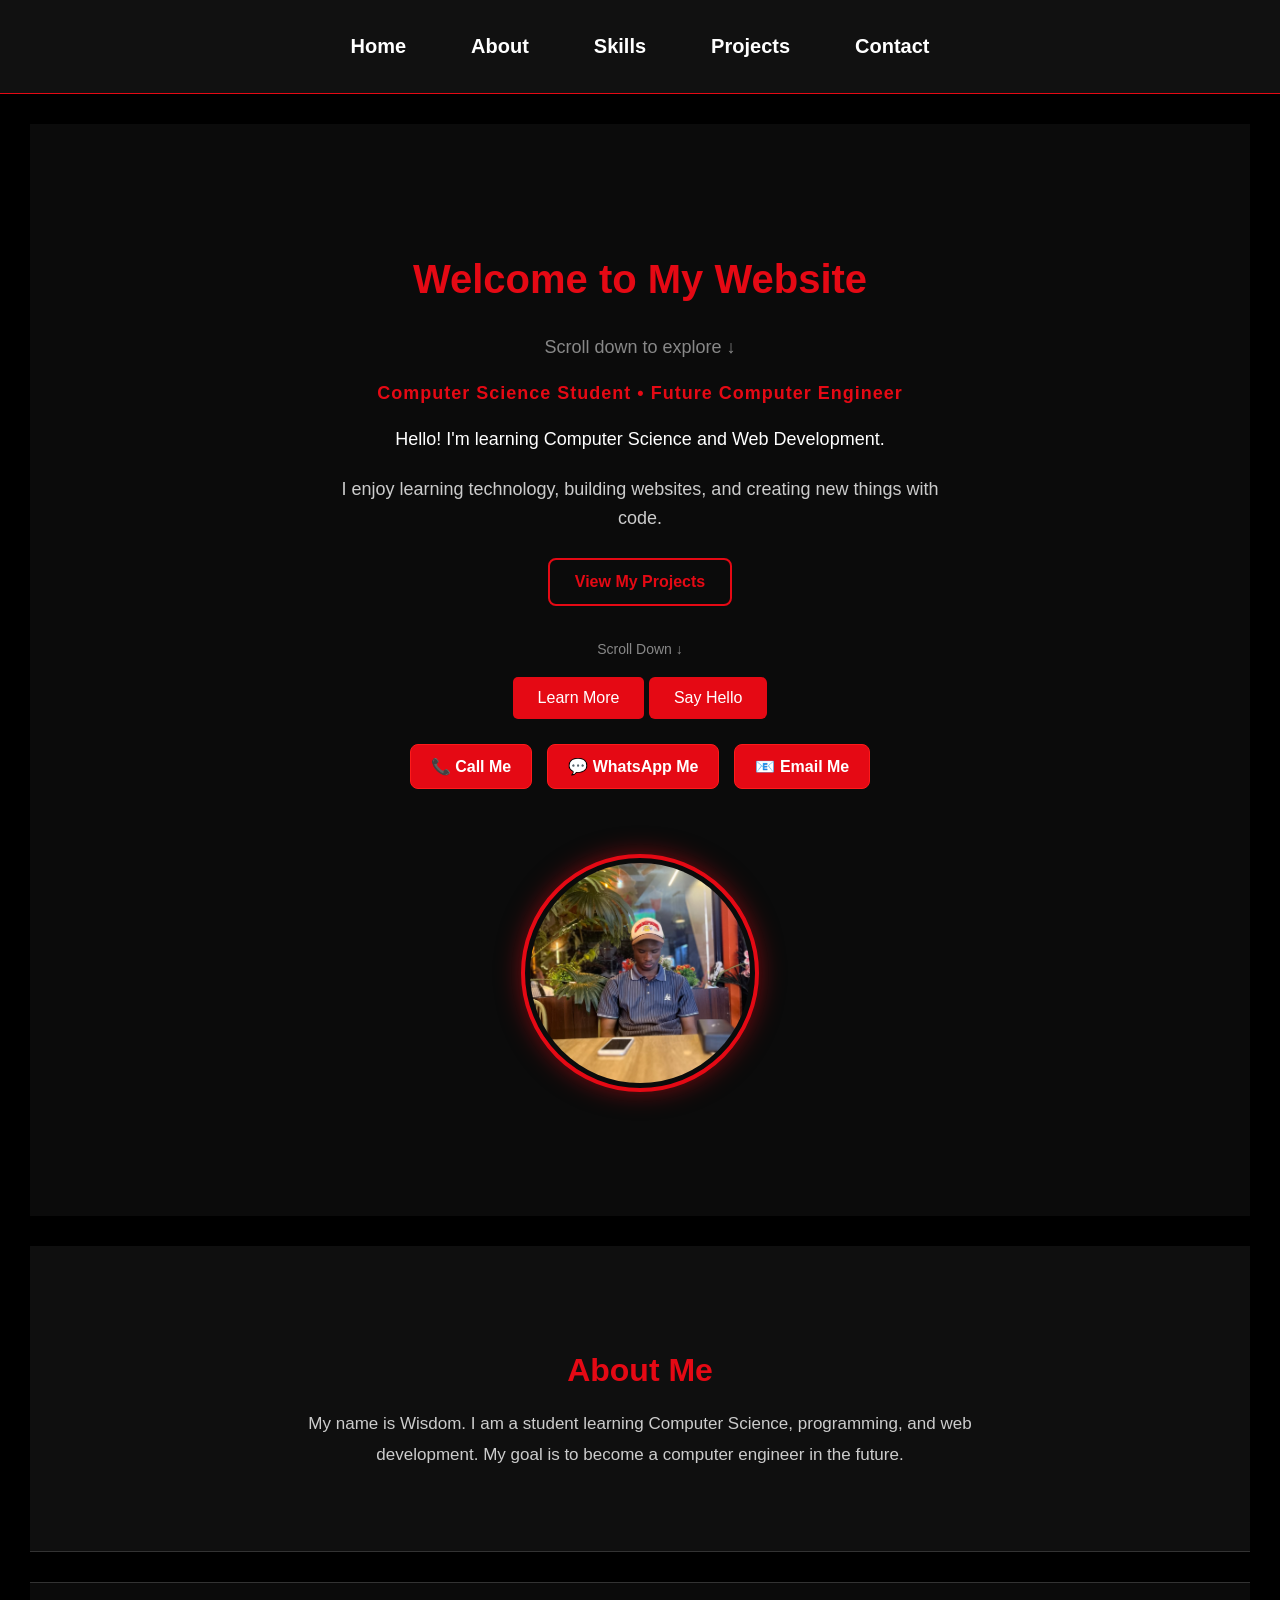
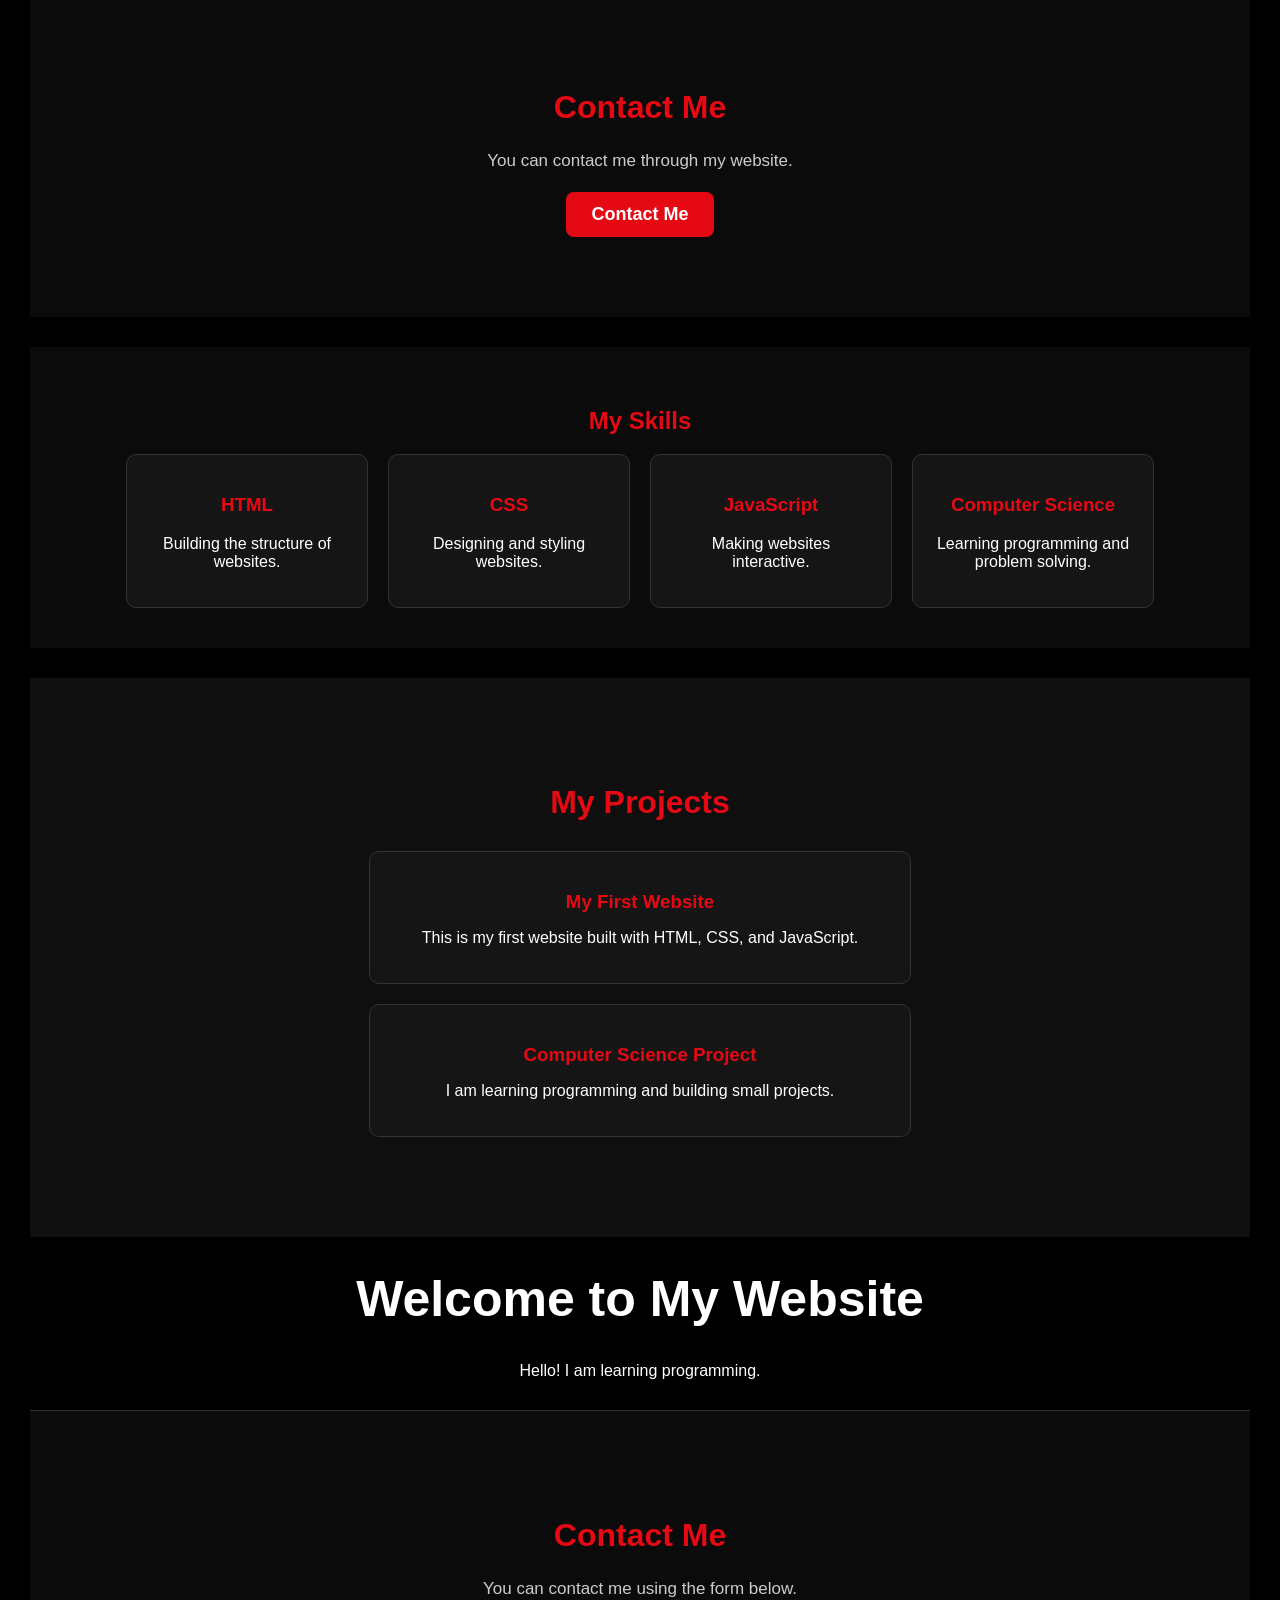
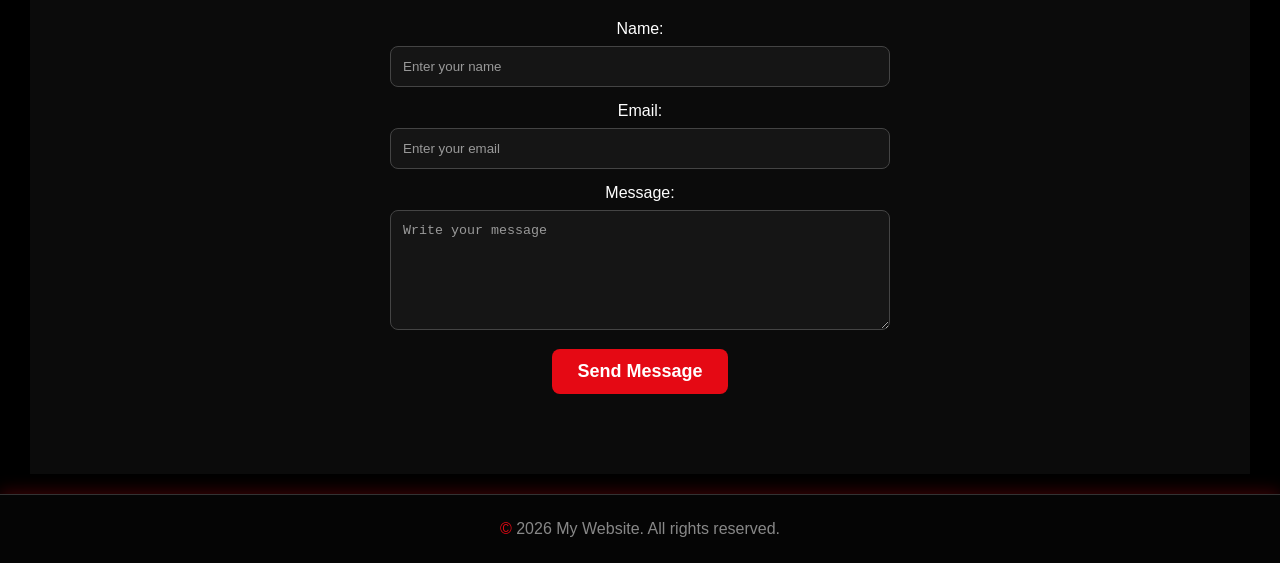
==== index.html @ 268943ed "Add files via upload" ====
<!DOCTYPE html>
<head>
    <title>My First Website</title>
    <link rel="stylesheet" href="style.css">
</head>

<body>
<nav>
    <a href="#home">Home</a>
    <a href="#about">About</a>
    <a href="#skills">Skills</a>
    <a href="#projects">Projects</a>
    <a href="#contact">Contact</a>

</nav>
<section id="home">
    <h1>Welcome to My Website</h1>
<p class="scroll-hint">Scroll down to explore ↓</p>
<p class="subtitle">Computer Science Student • Future Computer Engineer</p>
    <p>Hello! I'm learning Computer Science and Web Development.</p>
<p class="intro">
    I enjoy learning technology, building websites, and creating new things with code.
</p>
<a href="#projects" class="projects-button">View My Projects</a>
<div class="scroll-hint">Scroll Down ↓</div>
<a href="#about" class="btn">Learn More</a>
    <button onclick="sayHello()">Say Hello</button>
<div class="contact-buttons">
    <a href="tel:+237683975989">📞 Call Me</a>
    <a href="https://wa.me/237683975989" target="_blank">💬 WhatsApp Me</a>
    <a href="mailto:kelechiwisdom19950@gmail.com">📧 Email Me</a>
</div>
<img src="profile.jpg" alt="My Picture">
</section>
<section id="about">
    <h2>About Me</h2>

<p>
    My name is Wisdom. I am a student learning Computer Science,
    programming, and web development. My goal is to become a
    computer engineer in the future.
</p>
</section>
<section id="contact">
    <h2>Contact Me</h2>
    <p>You can contact me through my website.</p>

    <button onclick="sayHello()">Contact Me</button>
</section>
<section id="skills">
    <h2>My Skills</h2>

    <div class="skills-container">
        <div class="skill">
            <h3>HTML</h3>
            <p>Building the structure of websites.</p>
        </div>

        <div class="skill">
            <h3>CSS</h3>
            <p>Designing and styling websites.</p>
        </div>

        <div class="skill">
            <h3>JavaScript</h3>
            <p>Making websites interactive.</p>
        </div>

        <div class="skill">
            <h3>Computer Science</h3>
            <p>Learning programming and problem solving.</p>
        </div>
    </div>
</section>
<section id="projects">
    <h2>My Projects</h2>

    <div class="project">
        <h3>My First Website</h3>
        <p>This is my first website built with HTML, CSS, and JavaScript.</p>
    </div>

    <div class="project">
        <h3>Computer Science Project</h3>
        <p>I am learning programming and building small projects.</p>
    </div>
</section>
    <h1>Welcome to My Website</h1>

    <p>Hello! I am learning programming.</p>
<section id="contact">
    <h2>Contact Me</h2>
    <p>You can contact me using the form below.</p>

    <form>
        <label>Name:</label>
        <input type="text" placeholder="Enter your name">

        <label>Email:</label>
        <input type="email" placeholder="Enter your email">

        <label>Message:</label>
        <textarea placeholder="Write your message"></textarea>

        <button type="submit">Send Message</button>
    </form>
</section>
<footer>
    <p>© 2026 My Website. All rights reserved.</p>
</footer>

<script src="script.js"></script>
</body>
</html>
---- style.css ----
body {
    background-color: black;
    color: white;
    text-align: center;
    font-family: Arial;
}

h1 {
    font-size: 50px;
}
nav {
    background-color: white;
    padding: 15px;
}

nav a {
    margin: 20px;
    color: black;
    text-decoration: none;
    font-size: 20px;
}
section {
    padding: 40px;
    margin: 30px;
}
button {
    background-color: white;
    color: black;
    padding: 12px 25px;
    border: none;
    border-radius: 8px;
    font-size: 18px;
    cursor: pointer;
}

button:hover {
    background-color: gray;
}
img {
    border-radius: 50%;
    margin: 20px;
}
#contact {
    padding: 40px 20px;
    text-align: center;
}

#contact form {
    max-width: 500px;
    margin: auto;
}

#contact input,
#contact textarea {
    width: 100%;
    padding: 12px;
    margin: 8px 0 15px;
    box-sizing: border-box;
}

#contact textarea {
    height: 120px;
}

#contact button {
    padding: 12px 25px;
    border: none;
    cursor: pointer;
}
#projects {
    padding: 40px 20px;
    text-align: center;
}

.project {
    max-width: 500px;
    margin: 20px auto;
    padding: 20px;
    border: 1px solid #ddd;
    border-radius: 10px;
}

.project h3 {
    margin-bottom: 10px;
}
#skills {
    padding: 40px 20px;
    text-align: center;
}

.skills-container {
    display: flex;
    flex-wrap: wrap;
    justify-content: center;
    gap: 20px;
}

.skill {
    width: 200px;
    padding: 20px;
    border: 1px solid #ddd;
    border-radius: 10px;
}
nav {
    display: flex;
    justify-content: center;
    gap: 25px;
    padding: 20px;
}

nav a {
    text-decoration: none;
    font-weight: bold;
}

nav a:hover {
    text-decoration: underline;
}
@media (max-width: 600px) {
    nav {
        flex-direction: column;
        align-items: center;
        gap: 12px;
    }

    .skill {
        width: 100%;
        max-width: 300px;
    }

    #contact {
        padding: 30px 15px;
    }
}
button {
    background: #222;
    color: white;
    border-radius: 6px;
}

button:hover {
    background: #444;
}
html {
    scroll-behavior: smooth;
}
#home {
    padding: 100px 20px;
    text-align: center;
}

#home h1 {
    font-size: 40px;
    margin-bottom: 15px;
}

#home p {
    font-size: 18px;
    margin-bottom: 25px;
}
#home button {
    padding: 12px 25px;
    font-size: 16px;
    border: none;
    border-radius: 6px;
    cursor: pointer;
}

#home button:hover {
    transform: scale(1.05);
}
section {
    margin-bottom: 20px;
}
footer {
    text-align: center;
    padding: 20px;
    margin-top: 20px;
}
body {
    font-family: Arial, sans-serif;
    margin: 0;
}
#home img {
    width: 200px;
    height: 200px;
    object-fit: cover;
    border-radius: 50%;
}
<img src="profile.jpg" alt="My Picture">
#about {
    background: #f9f9f9;
    border-radius: 10px;
}
.skill:hover {
    transform: translateY(-5px);
    box-shadow: 0 5px 15px rgba(0, 0, 0, 0.15);
}
.project:hover {
    transform: translateY(-5px);
    box-shadow: 0 5px 15px rgba(0, 0, 0, 0.15);
}
#contact input:focus,
#contact textarea:focus {
    outline: 2px solid #222;
}
nav {
    background: #222;
}

nav a {
    color: white;
}

nav a:hover {
    color: #ddd;
}
.skill {
    width: 200px;
    padding: 20px;
    border: 1px solid #ddd;
    border-radius: 10px;
    transition: 0.3s;
}
.project {
    max-width: 500px;
    margin: 20px auto;
    padding: 20px;
    border: 1px solid #ddd;
    border-radius: 10px;
    transition: 0.3s;
}
footer {
    text-align: center;
    padding: 20px;
    margin-top: 20px;
}
footer {
    text-align: center;
    padding: 25px;
    margin-top: 20px;
    background: #222;
    color: white;
}
.contact-buttons {
    display: flex;
    justify-content: center;
    gap: 15px;
    margin: 25px 0 35px;
    flex-wrap: wrap;
}

.contact-buttons a {
    display: inline-block;
    padding: 12px 20px;
    background: #222;
    color: white;
    text-decoration: none;
    border-radius: 8px;
    font-weight: bold;
    transition: 0.3s;
}

.contact-buttons a:hover {
    background: #444;
    transform: translateY(-3px);
}
#contact {
    background: #0b0b0b;
    color: white;
    padding: 60px 20px;
    text-align: center;
}
#contact input,
#contact textarea {
    background: #151515;
    color: white;
    border: 1px solid #444;
}
.contact-buttons a {
    background: #e50914;
    border: 1px solid #ff1a1a;
}

.contact-buttons a:hover {
    background: #b00000;
    box-shadow: 0 0 15px #e50914;
    transform: translateY(-3px);
}
#contact input,
#contact textarea {
    border: 1px solid #444;
    border-radius: 8px;
    background: #151515;
    color: white;
    transition: 0.3s;
}

#contact input::placeholder,
#contact textarea::placeholder {
    color: #999;
}

#contact input:focus,
#contact textarea:focus {
    border-color: #e50914;
    outline: none;
    box-shadow: 0 0 8px rgba(229, 9, 20, 0.4);
}

#contact button {
    background: #e50914;
    color: white;
    padding: 12px 25px;
    border: none;
    border-radius: 8px;
    font-weight: bold;
    transition: 0.3s;
}

#contact button:hover {
    background: #b00000;
    transform: translateY(-2px);
    box-shadow: 0 0 15px rgba(229, 9, 20, 0.5);
}
#about {
    background: #0f0f0f;
    color: white;
    border-radius: 0;
}

#about h2 {
    color: #e50914;
}
#skills {
    background: #0b0b0b;
    color: white;
}

#skills h2 {
    color: #e50914;
}

.skill {
    background: #151515;
    border: 1px solid #333;
}

.skill:hover {
    border-color: #e50914;
    box-shadow: 0 0 15px rgba(229, 9, 20, 0.3);
}

.skill h3 {
    color: #e50914;
}
#projects {
    background: #0f0f0f;
    color: white;
}

#projects h2 {
    color: #e50914;
}

.project {
    background: #151515;
    border: 1px solid #333;
}

.project:hover {
    border-color: #e50914;
    box-shadow: 0 0 15px rgba(229, 9, 20, 0.3);
}

.project h3 {
    color: #e50914;
}
#home {
    background: #0b0b0b;
    color: white;
}

#home h1 {
    color: #e50914;
}

#home button {
    background: #e50914;
    color: white;
}

#home button:hover {
    background: #b00000;
    box-shadow: 0 0 15px rgba(229, 9, 20, 0.5);
}
nav {
    background: #050505;
    border-bottom: 1px solid #333;
    position: sticky;
    top: 0;
    z-index: 1000;
}

nav a {
    color: white;
    transition: 0.3s;
}

nav a:hover {
    color: #e50914;
}
.subtitle {
    color: #e50914;
    font-size: 18px;
    font-weight: bold;
    margin: 10px 0 20px;
    letter-spacing: 1px;
}
.intro {
    max-width: 600px;
    margin: 0 auto 25px;
    color: #ccc;
    line-height: 1.6;
}
.projects-button {
    display: inline-block;
    padding: 13px 25px;
    background: transparent;
    color: #e50914;
    border: 2px solid #e50914;
    border-radius: 8px;
    text-decoration: none;
    font-weight: bold;
    transition: 0.3s;
}

.projects-button:hover {
    background: #e50914;
    color: white;
    box-shadow: 0 0 15px rgba(229, 9, 20, 0.5);
    transform: translateY(-3px);
}
#home img {
    width: 220px;
    height: 220px;
    object-fit: cover;
    border-radius: 50%;
    border: 4px solid #e50914;
    padding: 5px;
    background: #0b0b0b;
    box-shadow: 0 0 25px rgba(229, 9, 20, 0.5);
    margin-top: 30px;
    transition: 0.3s;
}

#home img:hover {
    transform: scale(1.05);
    box-shadow: 0 0 35px rgba(229, 9, 20, 0.8);
}
.scroll-hint {
    margin-top: 35px;
    color: #888;
    font-size: 14px;
    animation: bounce 1.5s infinite;
}

@keyframes bounce {
    0%, 100% {
        transform: translateY(0);
    }

    50% {
        transform: translateY(8px);
    }
}
.project {
    transition: 0.3s ease;
}

.project:hover {
    transform: translateY(-8px) scale(1.02);
}
footer {
    background: #050505;
    color: #888;
    border-top: 1px solid #333;
}

footer p {
    margin: 0;
}

footer::first-letter {
    color: #e50914;
}
footer {
    box-shadow: 0 -3px 15px rgba(229, 9, 20, 0.25);
}
nav a:hover {
    text-shadow: 0 0 10px #e50914;
}
nav a {
    transition: 0.3s;
}

nav a:hover {
    color: #e50914;
    text-shadow: 0 0 10px #e50914;
}
nav {
    display: flex;
    justify-content: center;
    gap: 25px;
    padding: 15px;
}
nav {
    background-color: #111;
    border-bottom: 1px solid #e50914;
}
.btn {
    display: inline-block;
    margin-top: 20px;
    padding: 12px 25px;
    background-color: #e50914;
    color: white;
    text-decoration: none;
    border-radius: 5px;
    transition: 0.3s;
}

.btn:hover {
    background-color: #b20710;
    transform: scale(1.05);
}
.btn:hover {
    box-shadow: 0 0 15px #e50914;
}
#about {
    padding: 80px 20px;
    text-align: center;
}
#about h2 {
    color: #e50914;
    font-size: 32px;
    margin-bottom: 20px;
}
#about p {
    max-width: 700px;
    margin: 0 auto;
    line-height: 1.8;
    color: #ccc;
    font-size: 17px;
}
#about {
    border-bottom: 1px solid #333;
}
#projects {
    padding: 80px 20px;
    text-align: center;
}

#projects h2 {
    color: #e50914;
    font-size: 32px;
    margin-bottom: 30px;
}
.project-card {
    background-color: #111;
    padding: 25px;
    margin: 20px auto;
    max-width: 600px;
    border-radius: 10px;
    border: 1px solid #333;
    transition: 0.3s;
}
.project-card:hover {
    transform: translateY(-8px);
    border-color: #e50914;
    box-shadow: 0 0 15px #e50914;
}
.project-card h3 {
    color: #e50914;
    font-size: 24px;
    margin-bottom: 10px;
}
.project-card p {
    color: #ccc;
    line-height: 1.6;
    font-size: 16px;
}
#projects .project-card {
    margin-bottom: 25px;
}
#contact {
    padding: 80px 20px;
    text-align: center;
    border-top: 1px solid #333;
}

#contact h2 {
    color: #e50914;
    font-size: 32px;
    margin-bottom: 20px;
}
#contact p {
    color: #ccc;
    font-size: 17px;
    line-height: 1.8;
    margin-bottom: 15px;
}
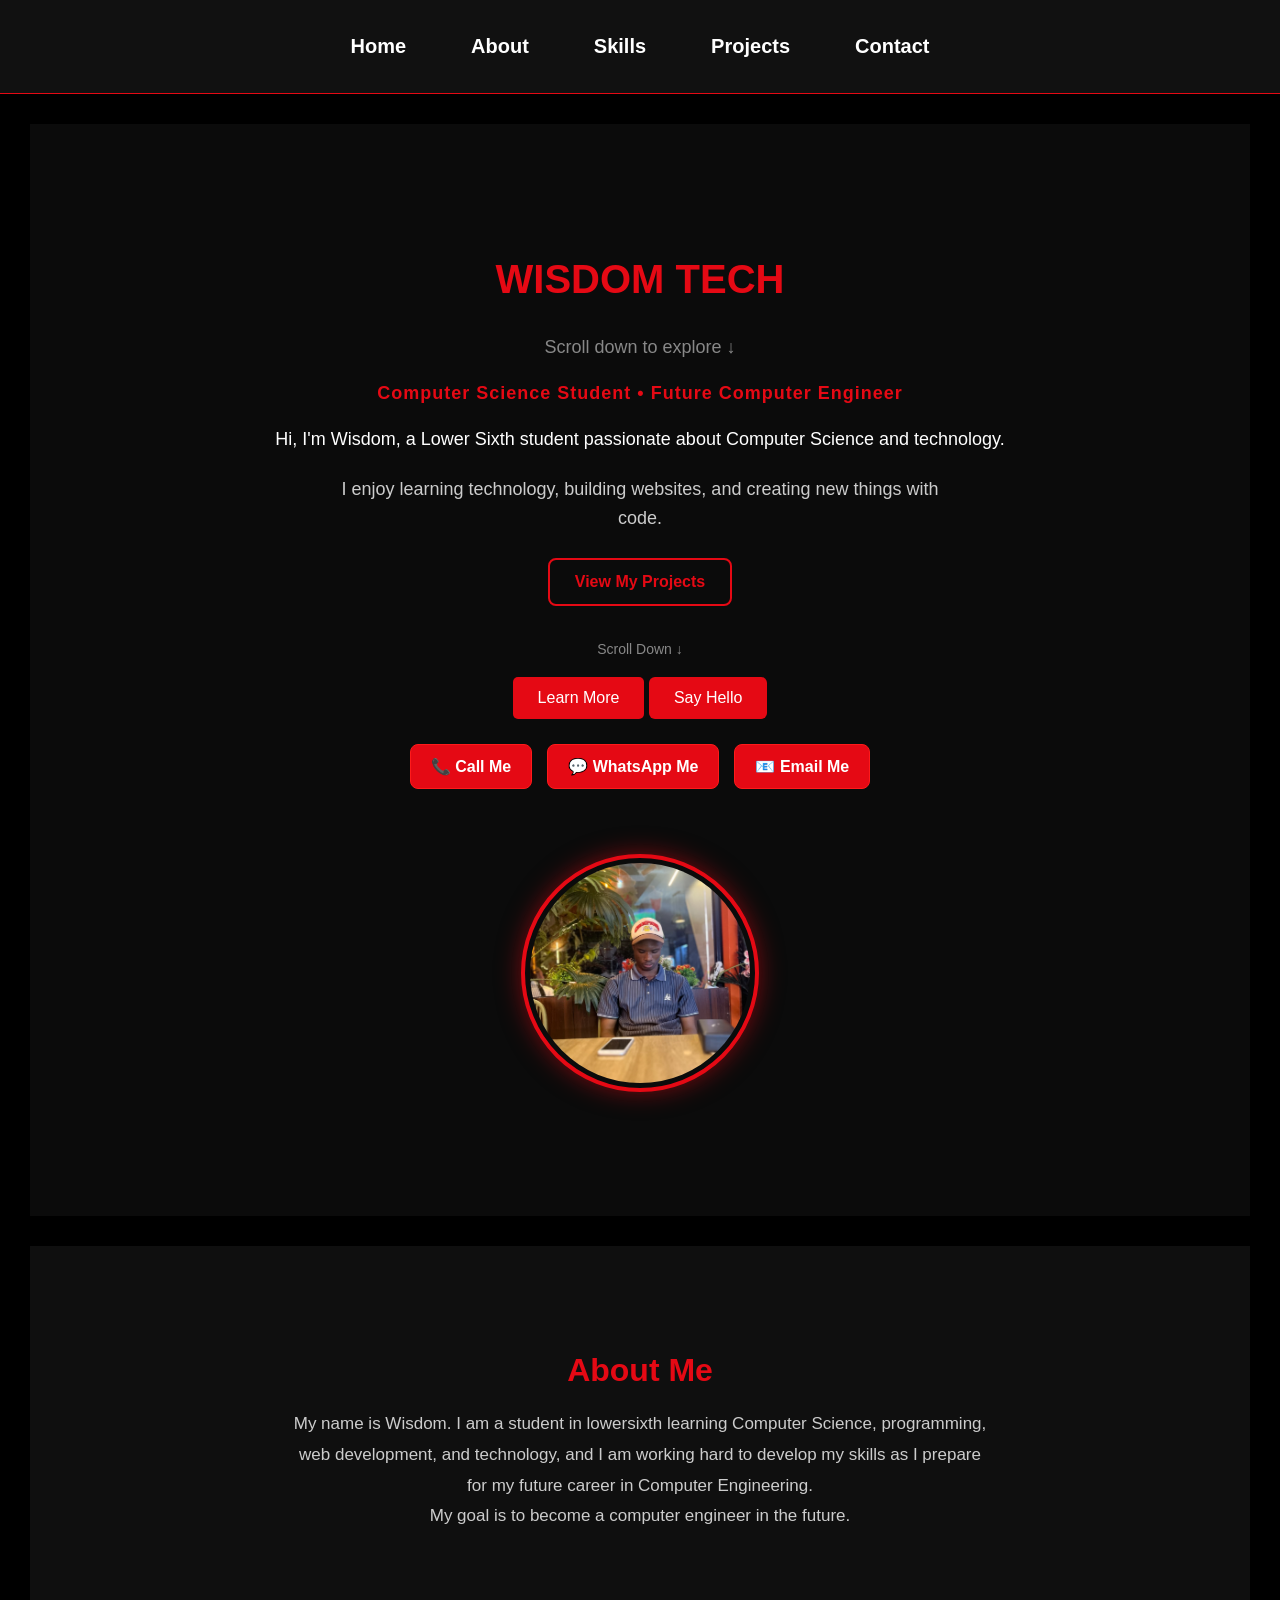
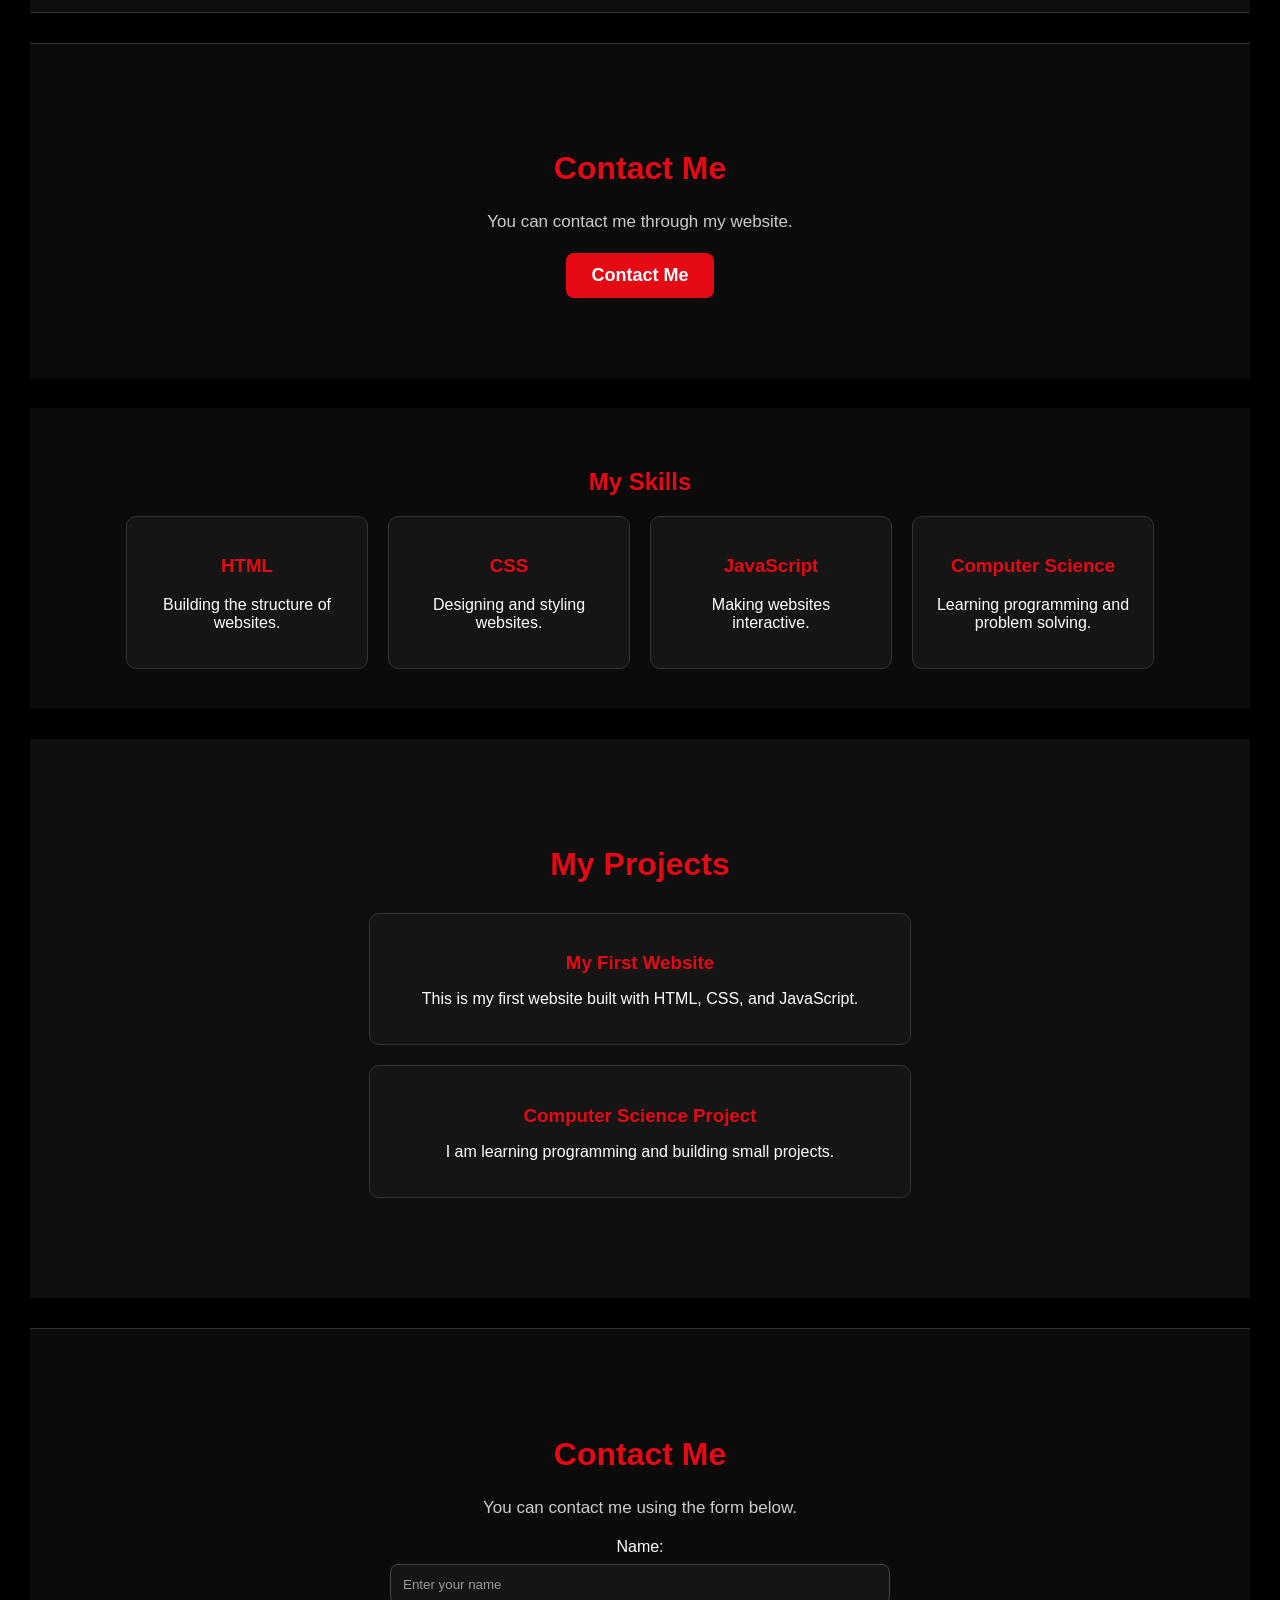
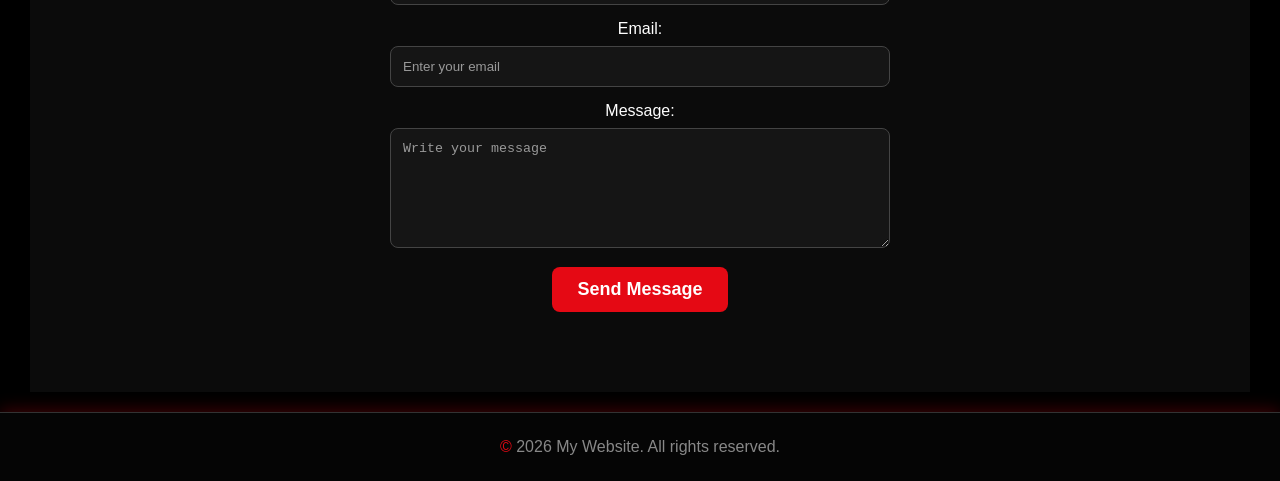
==== commit 9248fa37: "Add files via upload" ====
--- a/index.html
+++ b/index.html
@@ -1,9 +1,10 @@
 <!DOCTYPE html>
 <head>
-    <title>My First Website</title>
-    <link rel="stylesheet" href="style.css">
+    <title>WISDOM TECH | Future Computer Engineer</title>
+<meta name="description" content="WISDOM TECH is the personal website of a Computer Science student and future Computer Engineer, showcasing web development, programming, computer science projects, and technical skills.">
+<meta name="keywords" content="WISDOM TECH, Wisdom Tech, Computer Science, Computer Engineering, Web Development, Programming, HTML, CSS, JavaScript">
+<link rel="stylesheet" href="style.css">
 </head>
-
 <body>
 <nav>
     <a href="#home">Home</a>
@@ -14,10 +15,10 @@
 
 </nav>
 <section id="home">
-    <h1>Welcome to My Website</h1>
+    <h1>WISDOM TECH</h1>
 <p class="scroll-hint">Scroll down to explore ↓</p>
 <p class="subtitle">Computer Science Student • Future Computer Engineer</p>
-    <p>Hello! I'm learning Computer Science and Web Development.</p>
+    <p>Hi, I'm Wisdom, a Lower Sixth student passionate about Computer Science and technology.</p>
 <p class="intro">
     I enjoy learning technology, building websites, and creating new things with code.
 </p>
@@ -36,8 +37,12 @@
     <h2>About Me</h2>
 
 <p>
-    My name is Wisdom. I am a student learning Computer Science,
-    programming, and web development. My goal is to become a
+    My name is Wisdom. I am a student in lowersixth learning Computer Science,
+    programming, web development, and technology, and I am working hard
+to develop my skills as I prepare for my future career in Computer Engineering.
+</p>
+<p>
+ My goal is to become a
     computer engineer in the future.
 </p>
 </section>
@@ -85,9 +90,6 @@
         <p>I am learning programming and building small projects.</p>
     </div>
 </section>
-    <h1>Welcome to My Website</h1>
-
-    <p>Hello! I am learning programming.</p>
 <section id="contact">
     <h2>Contact Me</h2>
     <p>You can contact me using the form below.</p>
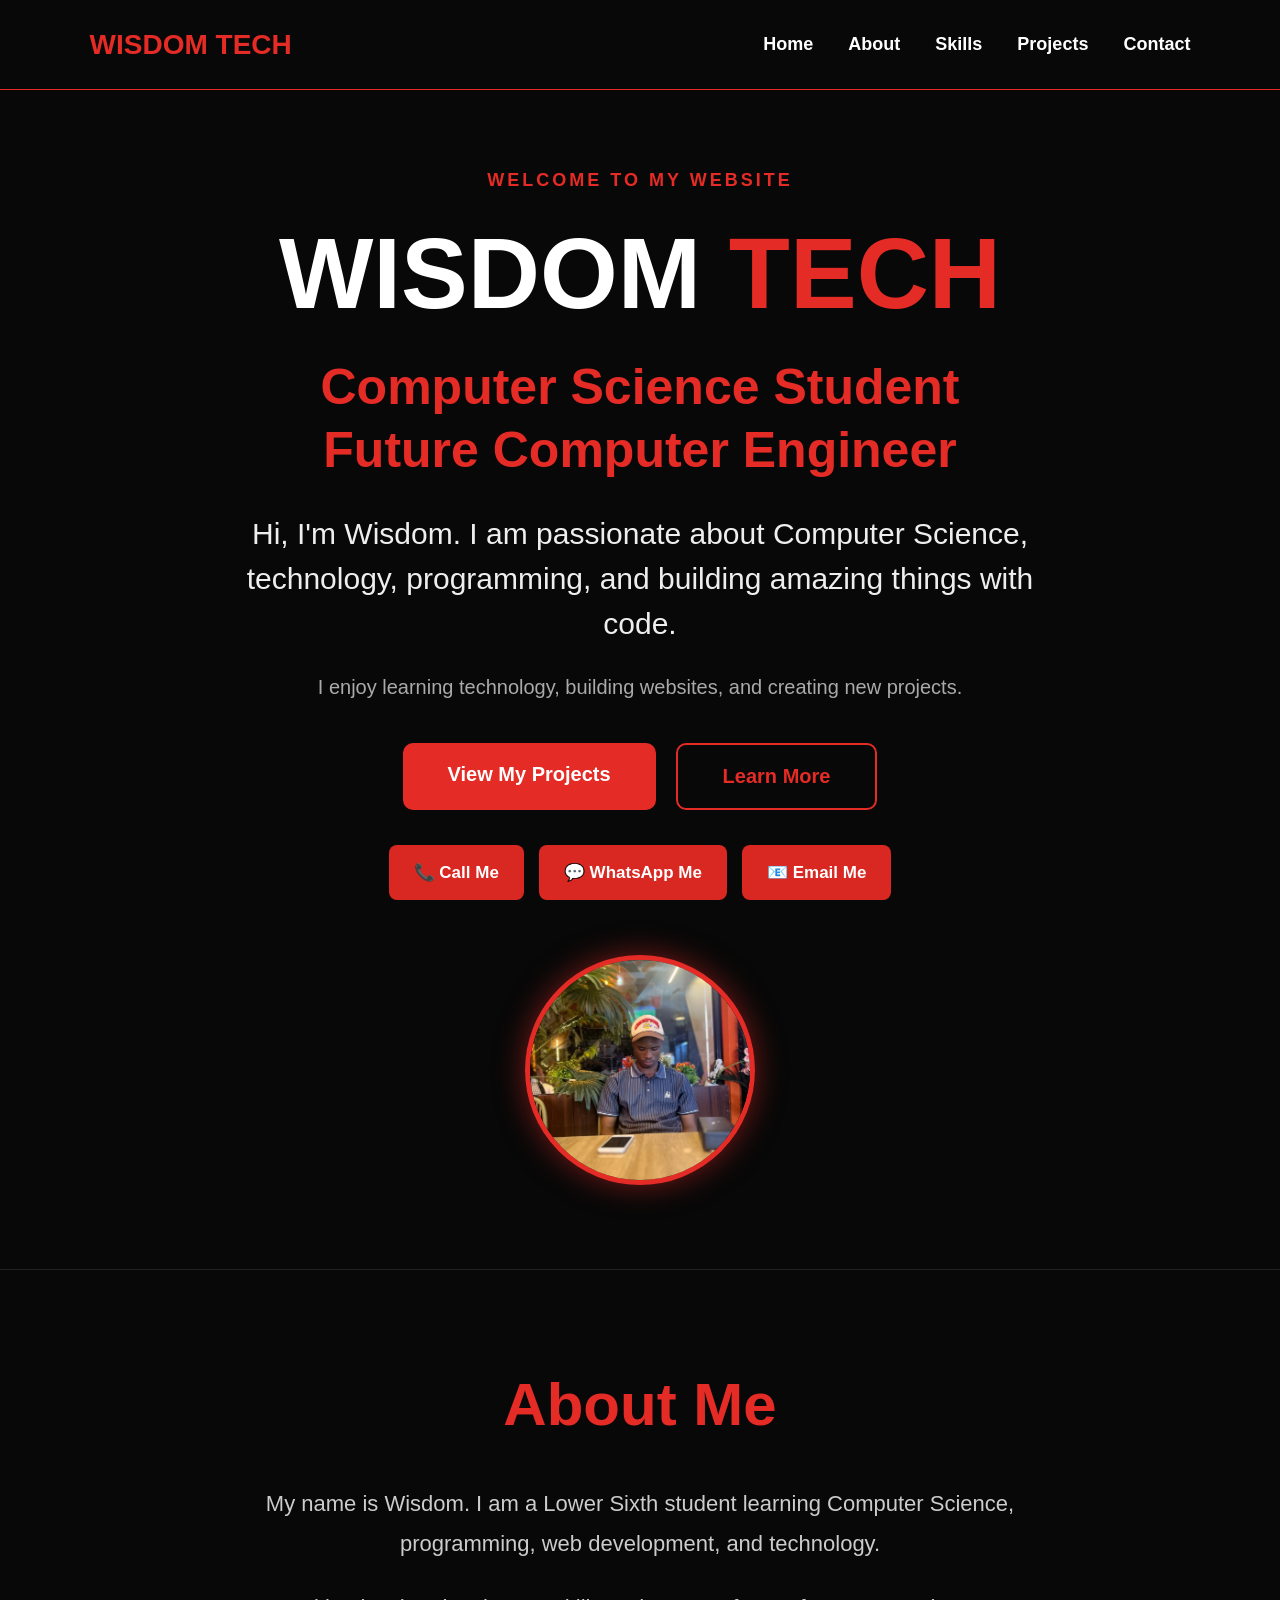
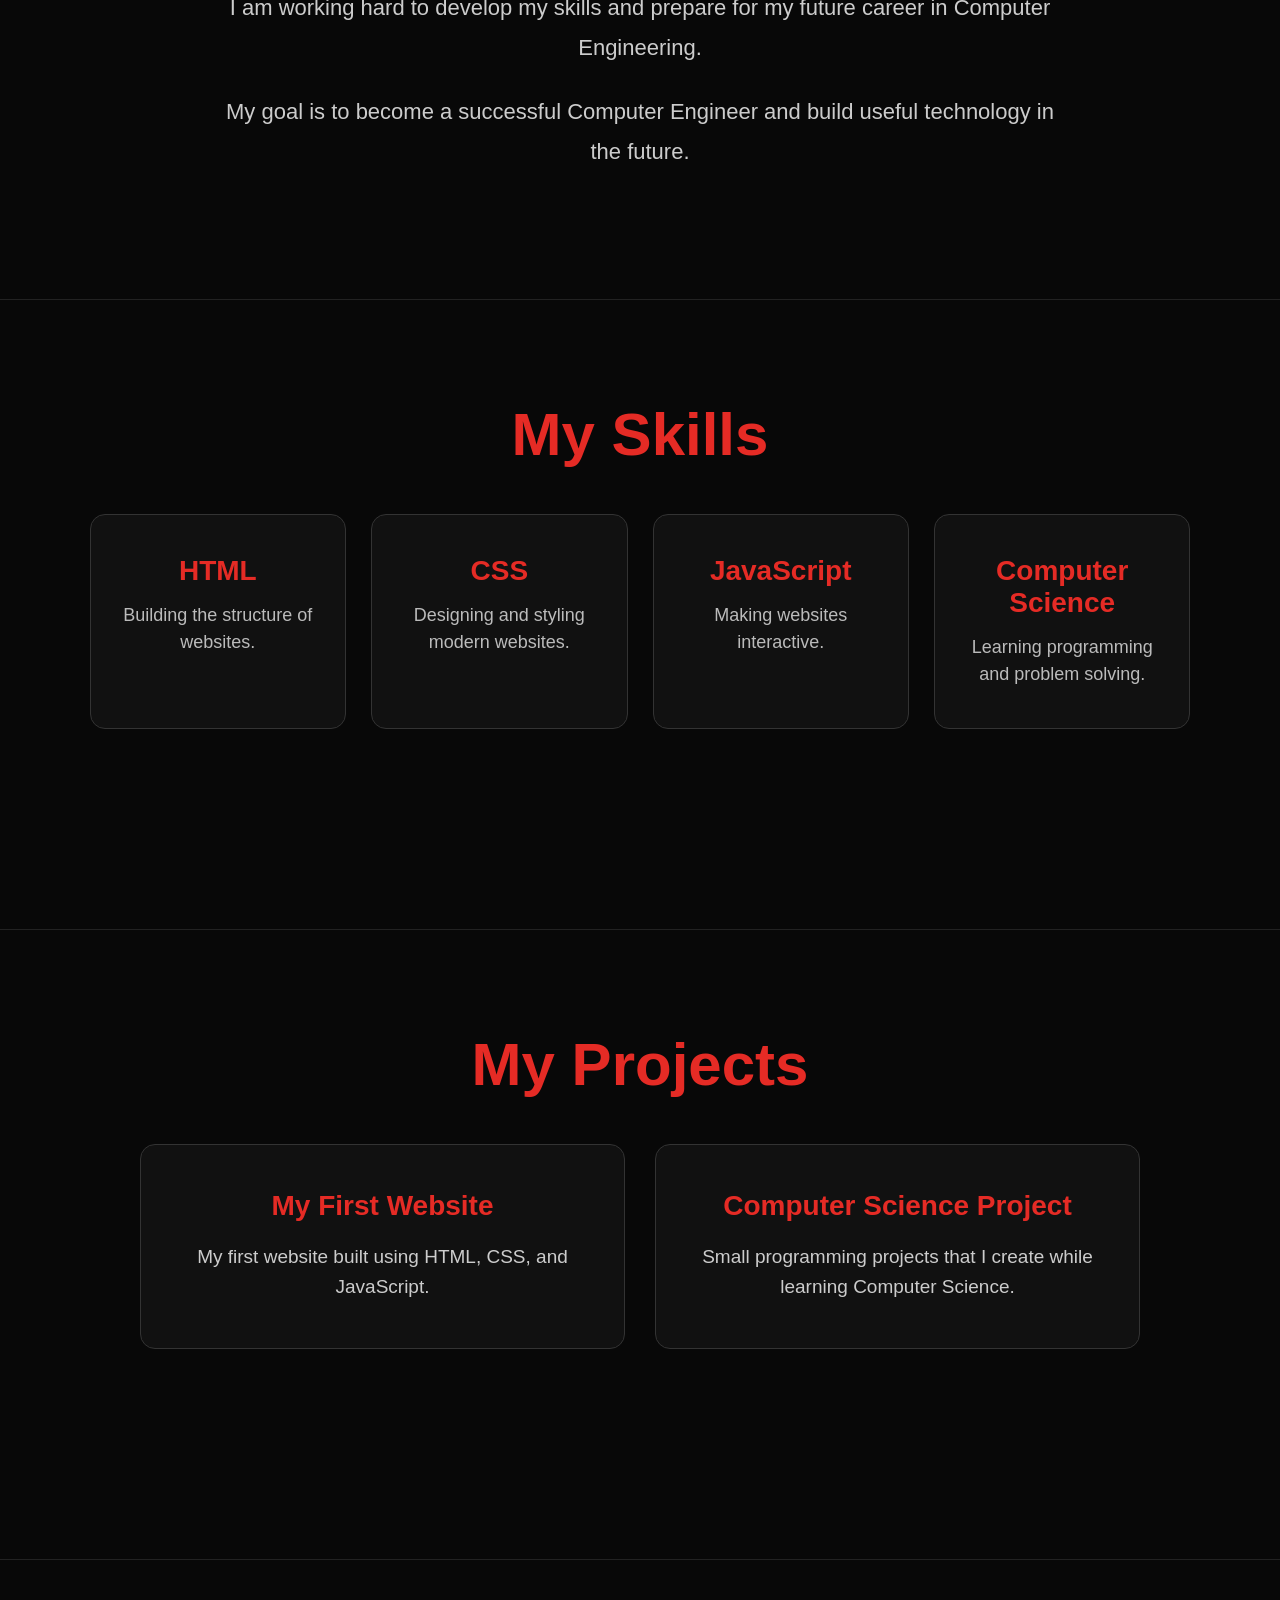
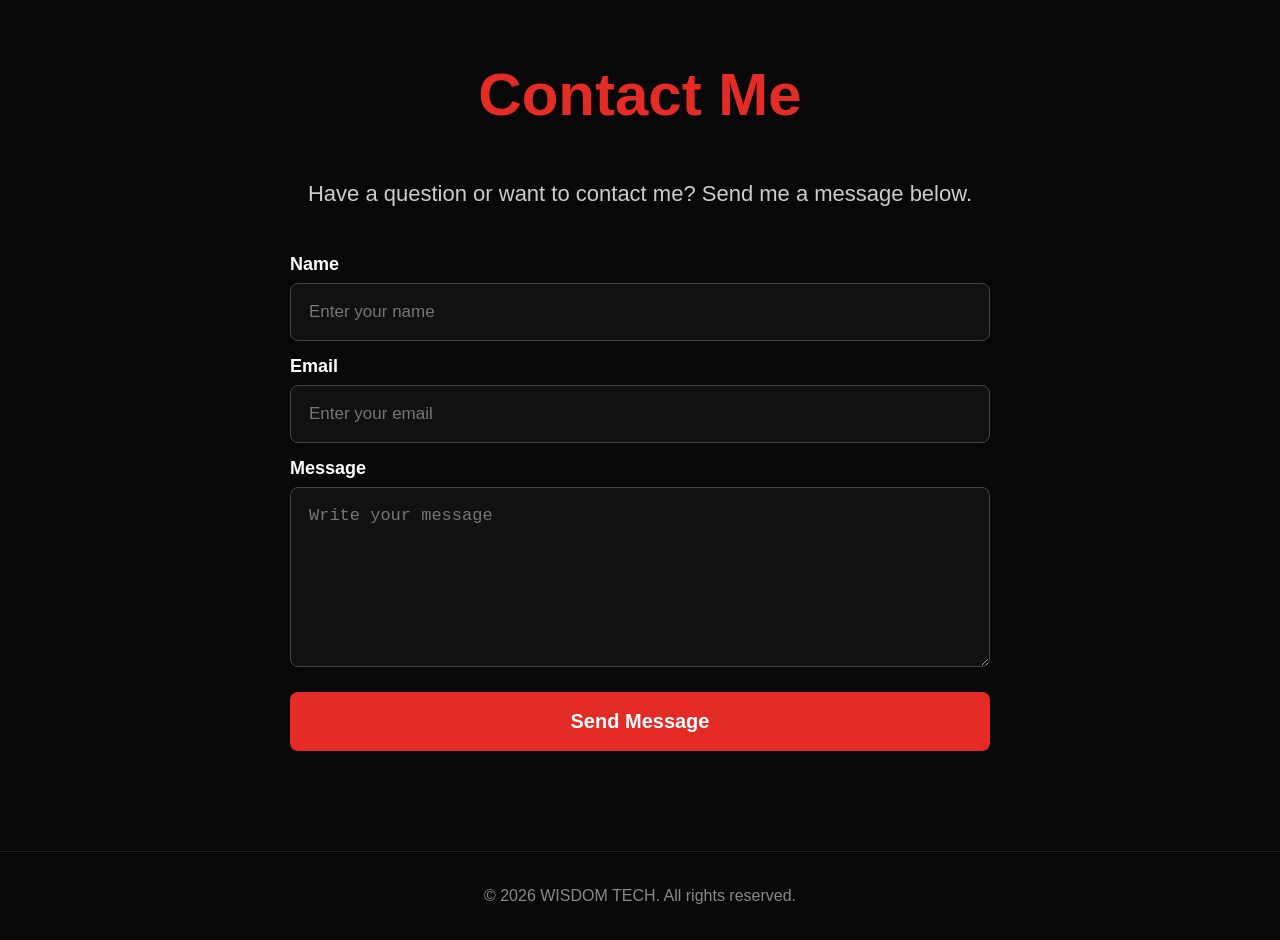
==== commit db7d94d4: "Add files via upload" ====
--- a/index.html
+++ b/index.html
@@ -1,61 +1,136 @@
 <!DOCTYPE html>
+<html lang="en">
 <head>
+    <meta charset="UTF-8">
+    <meta name="viewport" content="width=device-width, initial-scale=1.0">
+
     <title>WISDOM TECH | Future Computer Engineer</title>
-<meta name="description" content="WISDOM TECH is the personal website of a Computer Science student and future Computer Engineer, showcasing web development, programming, computer science projects, and technical skills.">
-<meta name="keywords" content="WISDOM TECH, Wisdom Tech, Computer Science, Computer Engineering, Web Development, Programming, HTML, CSS, JavaScript">
-<link rel="stylesheet" href="style.css">
+
+    <meta name="description" content="WISDOM TECH is the personal website of a Computer Science student and future Computer Engineer.">
+
+    <meta name="keywords" content="WISDOM TECH, Computer Science, Computer Engineering, Web Development, Programming, HTML, CSS, JavaScript">
+
+    <link rel="stylesheet" href="style.css?v=2">
 </head>
+
 <body>
+
+<!-- ================= NAVIGATION ================= -->
+
 <nav>
-    <a href="#home">Home</a>
-    <a href="#about">About</a>
-    <a href="#skills">Skills</a>
-    <a href="#projects">Projects</a>
-    <a href="#contact">Contact</a>
-
+    <div class="logo">WISDOM TECH</div>
+
+    <div class="nav-links">
+        <a href="#home">Home</a>
+        <a href="#about">About</a>
+        <a href="#skills">Skills</a>
+        <a href="#projects">Projects</a>
+        <a href="#contact">Contact</a>
+    </div>
+
+    <div class="menu">☰</div>
 </nav>
-<section id="home">
-    <h1>WISDOM TECH</h1>
-<p class="scroll-hint">Scroll down to explore ↓</p>
-<p class="subtitle">Computer Science Student • Future Computer Engineer</p>
-    <p>Hi, I'm Wisdom, a Lower Sixth student passionate about Computer Science and technology.</p>
-<p class="intro">
-    I enjoy learning technology, building websites, and creating new things with code.
-</p>
-<a href="#projects" class="projects-button">View My Projects</a>
-<div class="scroll-hint">Scroll Down ↓</div>
-<a href="#about" class="btn">Learn More</a>
-    <button onclick="sayHello()">Say Hello</button>
-<div class="contact-buttons">
-    <a href="tel:+237683975989">📞 Call Me</a>
-    <a href="https://wa.me/237683975989" target="_blank">💬 WhatsApp Me</a>
-    <a href="mailto:kelechiwisdom19950@gmail.com">📧 Email Me</a>
-</div>
-<img src="profile.jpg" alt="My Picture">
-</section>
+
+
+<!-- ================= HERO ================= -->
+
+<section id="home" class="hero">
+
+    <div class="hero-content">
+
+        <p class="welcome">WELCOME TO MY WEBSITE</p>
+
+        <h1>
+            WISDOM <span>TECH</span>
+        </h1>
+
+        <h2>
+            Computer Science Student
+            <br>
+            <span>Future Computer Engineer</span>
+        </h2>
+
+        <p class="hero-text">
+            Hi, I'm Wisdom. I am passionate about Computer Science,
+            technology, programming, and building amazing things with code.
+        </p>
+
+        <p class="hero-small">
+            I enjoy learning technology, building websites,
+            and creating new projects.
+        </p>
+
+        <div class="hero-buttons">
+
+            <a href="#projects" class="main-button">
+                View My Projects
+            </a>
+
+            <a href="#about" class="outline-button">
+                Learn More
+            </a>
+
+        </div>
+
+        <div class="contact-buttons">
+
+            <a href="tel:+237683975989">
+                📞 Call Me
+            </a>
+
+            <a href="https://wa.me/237683975989" target="_blank">
+                💬 WhatsApp Me
+            </a>
+
+            <a href="mailto:kelechiwisdom19950@gmail.com">
+                📧 Email Me
+            </a>
+
+        </div>
+
+        <img
+            src="profile.jpg"
+            alt="Wisdom"
+            class="profile-picture"
+        >
+
+    </div>
+
+</section>
+
+
+<!-- ================= ABOUT ================= -->
+
 <section id="about">
+
     <h2>About Me</h2>
 
-<p>
-    My name is Wisdom. I am a student in lowersixth learning Computer Science,
-    programming, web development, and technology, and I am working hard
-to develop my skills as I prepare for my future career in Computer Engineering.
-</p>
-<p>
- My goal is to become a
-    computer engineer in the future.
-</p>
-</section>
-<section id="contact">
-    <h2>Contact Me</h2>
-    <p>You can contact me through my website.</p>
-
-    <button onclick="sayHello()">Contact Me</button>
-</section>
+    <p class="section-text">
+        My name is Wisdom. I am a Lower Sixth student learning
+        Computer Science, programming, web development, and technology.
+    </p>
+
+    <p class="section-text">
+        I am working hard to develop my skills and prepare
+        for my future career in Computer Engineering.
+    </p>
+
+    <p class="section-text">
+        My goal is to become a successful Computer Engineer
+        and build useful technology in the future.
+    </p>
+
+</section>
+
+
+<!-- ================= SKILLS ================= -->
+
 <section id="skills">
+
     <h2>My Skills</h2>
 
     <div class="skills-container">
+
         <div class="skill">
             <h3>HTML</h3>
             <p>Building the structure of websites.</p>
@@ -63,7 +138,7 @@
 
         <div class="skill">
             <h3>CSS</h3>
-            <p>Designing and styling websites.</p>
+            <p>Designing and styling modern websites.</p>
         </div>
 
         <div class="skill">
@@ -75,42 +150,106 @@
             <h3>Computer Science</h3>
             <p>Learning programming and problem solving.</p>
         </div>
-    </div>
-</section>
+
+    </div>
+
+</section>
+
+
+<!-- ================= PROJECTS ================= -->
+
 <section id="projects">
+
     <h2>My Projects</h2>
 
-    <div class="project">
-        <h3>My First Website</h3>
-        <p>This is my first website built with HTML, CSS, and JavaScript.</p>
-    </div>
-
-    <div class="project">
-        <h3>Computer Science Project</h3>
-        <p>I am learning programming and building small projects.</p>
-    </div>
-</section>
+    <div class="projects-container">
+
+        <div class="project">
+            <h3>My First Website</h3>
+
+            <p>
+                My first website built using HTML,
+                CSS, and JavaScript.
+            </p>
+        </div>
+
+        <div class="project">
+            <h3>Computer Science Project</h3>
+
+            <p>
+                Small programming projects that I create
+                while learning Computer Science.
+            </p>
+        </div>
+
+    </div>
+
+</section>
+
+
+<!-- ================= CONTACT ================= -->
+
 <section id="contact">
+
     <h2>Contact Me</h2>
-    <p>You can contact me using the form below.</p>
-
-    <form>
-        <label>Name:</label>
-        <input type="text" placeholder="Enter your name">
-
-        <label>Email:</label>
-        <input type="email" placeholder="Enter your email">
-
-        <label>Message:</label>
-        <textarea placeholder="Write your message"></textarea>
-
-        <button type="submit">Send Message</button>
+
+    <p class="section-text">
+        Have a question or want to contact me?
+        Send me a message below.
+    </p>
+
+    <form
+        action="https://formspree.io/f/meaqbqrv"
+        method="POST"
+    >
+
+        <label>Name</label>
+
+        <input
+            type="text"
+            name="name"
+            placeholder="Enter your name"
+            required
+        >
+
+        <label>Email</label>
+
+        <input
+            type="email"
+            name="email"
+            placeholder="Enter your email"
+            required
+        >
+
+        <label>Message</label>
+
+        <textarea
+            name="message"
+            placeholder="Write your message"
+            required
+        ></textarea>
+
+        <button type="submit">
+            Send Message
+        </button>
+
     </form>
-</section>
+
+</section>
+
+
+<!-- ================= FOOTER ================= -->
+
 <footer>
-    <p>© 2026 My Website. All rights reserved.</p>
+
+    <p>
+        © 2026 WISDOM TECH. All rights reserved.
+    </p>
+
 </footer>
 
+
 <script src="script.js"></script>
+
 </body>
 </html>
--- a/style.css
+++ b/style.css
@@ -1,611 +1,452 @@
-body {
-    background-color: black;
-    color: white;
-    text-align: center;
-    font-family: Arial;
-}
-
-h1 {
-    font-size: 50px;
-}
-nav {
-    background-color: white;
-    padding: 15px;
-}
-
-nav a {
-    margin: 20px;
-    color: black;
-    text-decoration: none;
-    font-size: 20px;
-}
-section {
-    padding: 40px;
-    margin: 30px;
-}
-button {
-    background-color: white;
-    color: black;
-    padding: 12px 25px;
-    border: none;
-    border-radius: 8px;
-    font-size: 18px;
-    cursor: pointer;
-}
-
-button:hover {
-    background-color: gray;
-}
-img {
-    border-radius: 50%;
-    margin: 20px;
-}
-#contact {
-    padding: 40px 20px;
-    text-align: center;
-}
-
-#contact form {
-    max-width: 500px;
-    margin: auto;
-}
-
-#contact input,
-#contact textarea {
-    width: 100%;
-    padding: 12px;
-    margin: 8px 0 15px;
+/* =========================
+   WISDOM TECH - MAIN STYLE
+   ========================= */
+
+* {
     box-sizing: border-box;
-}
-
-#contact textarea {
-    height: 120px;
-}
-
-#contact button {
-    padding: 12px 25px;
-    border: none;
-    cursor: pointer;
-}
-#projects {
-    padding: 40px 20px;
-    text-align: center;
-}
-
-.project {
-    max-width: 500px;
-    margin: 20px auto;
-    padding: 20px;
-    border: 1px solid #ddd;
-    border-radius: 10px;
-}
-
-.project h3 {
-    margin-bottom: 10px;
-}
-#skills {
-    padding: 40px 20px;
-    text-align: center;
-}
-
-.skills-container {
-    display: flex;
-    flex-wrap: wrap;
-    justify-content: center;
-    gap: 20px;
-}
-
-.skill {
-    width: 200px;
-    padding: 20px;
-    border: 1px solid #ddd;
-    border-radius: 10px;
-}
-nav {
-    display: flex;
-    justify-content: center;
-    gap: 25px;
-    padding: 20px;
-}
-
-nav a {
-    text-decoration: none;
-    font-weight: bold;
-}
-
-nav a:hover {
-    text-decoration: underline;
-}
-@media (max-width: 600px) {
-    nav {
-        flex-direction: column;
-        align-items: center;
-        gap: 12px;
-    }
-
-    .skill {
-        width: 100%;
-        max-width: 300px;
-    }
-
-    #contact {
-        padding: 30px 15px;
-    }
-}
-button {
-    background: #222;
-    color: white;
-    border-radius: 6px;
-}
-
-button:hover {
-    background: #444;
-}
+    margin: 0;
+    padding: 0;
+}
+
 html {
     scroll-behavior: smooth;
 }
-#home {
-    padding: 100px 20px;
+
+body {
+    background: #080808;
+    color: white;
+    font-family: Arial, sans-serif;
     text-align: center;
 }
 
-#home h1 {
-    font-size: 40px;
-    margin-bottom: 15px;
-}
-
-#home p {
-    font-size: 18px;
-    margin-bottom: 25px;
-}
-#home button {
-    padding: 12px 25px;
-    font-size: 16px;
-    border: none;
-    border-radius: 6px;
-    cursor: pointer;
-}
-
-#home button:hover {
-    transform: scale(1.05);
-}
-section {
-    margin-bottom: 20px;
-}
-footer {
-    text-align: center;
-    padding: 20px;
-    margin-top: 20px;
-}
-body {
-    font-family: Arial, sans-serif;
-    margin: 0;
-}
-#home img {
-    width: 200px;
-    height: 200px;
-    object-fit: cover;
-    border-radius: 50%;
-}
-<img src="profile.jpg" alt="My Picture">
-#about {
-    background: #f9f9f9;
-    border-radius: 10px;
-}
-.skill:hover {
-    transform: translateY(-5px);
-    box-shadow: 0 5px 15px rgba(0, 0, 0, 0.15);
-}
-.project:hover {
-    transform: translateY(-5px);
-    box-shadow: 0 5px 15px rgba(0, 0, 0, 0.15);
-}
-#contact input:focus,
-#contact textarea:focus {
-    outline: 2px solid #222;
-}
+
+/* =========================
+   NAVIGATION
+   ========================= */
+
 nav {
-    background: #222;
-}
-
-nav a {
-    color: white;
-}
-
-nav a:hover {
-    color: #ddd;
-}
-.skill {
-    width: 200px;
-    padding: 20px;
-    border: 1px solid #ddd;
-    border-radius: 10px;
-    transition: 0.3s;
-}
-.project {
-    max-width: 500px;
-    margin: 20px auto;
-    padding: 20px;
-    border: 1px solid #ddd;
-    border-radius: 10px;
-    transition: 0.3s;
-}
-footer {
-    text-align: center;
-    padding: 20px;
-    margin-top: 20px;
-}
-footer {
-    text-align: center;
-    padding: 25px;
-    margin-top: 20px;
-    background: #222;
-    color: white;
-}
-.contact-buttons {
-    display: flex;
-    justify-content: center;
-    gap: 15px;
-    margin: 25px 0 35px;
-    flex-wrap: wrap;
-}
-
-.contact-buttons a {
-    display: inline-block;
-    padding: 12px 20px;
-    background: #222;
-    color: white;
-    text-decoration: none;
-    border-radius: 8px;
-    font-weight: bold;
-    transition: 0.3s;
-}
-
-.contact-buttons a:hover {
-    background: #444;
-    transform: translateY(-3px);
-}
-#contact {
-    background: #0b0b0b;
-    color: white;
-    padding: 60px 20px;
-    text-align: center;
-}
-#contact input,
-#contact textarea {
-    background: #151515;
-    color: white;
-    border: 1px solid #444;
-}
-.contact-buttons a {
-    background: #e50914;
-    border: 1px solid #ff1a1a;
-}
-
-.contact-buttons a:hover {
-    background: #b00000;
-    box-shadow: 0 0 15px #e50914;
-    transform: translateY(-3px);
-}
-#contact input,
-#contact textarea {
-    border: 1px solid #444;
-    border-radius: 8px;
-    background: #151515;
-    color: white;
-    transition: 0.3s;
-}
-
-#contact input::placeholder,
-#contact textarea::placeholder {
-    color: #999;
-}
-
-#contact input:focus,
-#contact textarea:focus {
-    border-color: #e50914;
-    outline: none;
-    box-shadow: 0 0 8px rgba(229, 9, 20, 0.4);
-}
-
-#contact button {
-    background: #e50914;
-    color: white;
-    padding: 12px 25px;
-    border: none;
-    border-radius: 8px;
-    font-weight: bold;
-    transition: 0.3s;
-}
-
-#contact button:hover {
-    background: #b00000;
-    transform: translateY(-2px);
-    box-shadow: 0 0 15px rgba(229, 9, 20, 0.5);
-}
-#about {
-    background: #0f0f0f;
-    color: white;
-    border-radius: 0;
-}
-
-#about h2 {
-    color: #e50914;
-}
-#skills {
-    background: #0b0b0b;
-    color: white;
-}
-
-#skills h2 {
-    color: #e50914;
-}
-
-.skill {
-    background: #151515;
-    border: 1px solid #333;
-}
-
-.skill:hover {
-    border-color: #e50914;
-    box-shadow: 0 0 15px rgba(229, 9, 20, 0.3);
-}
-
-.skill h3 {
-    color: #e50914;
-}
-#projects {
-    background: #0f0f0f;
-    color: white;
-}
-
-#projects h2 {
-    color: #e50914;
-}
-
-.project {
-    background: #151515;
-    border: 1px solid #333;
-}
-
-.project:hover {
-    border-color: #e50914;
-    box-shadow: 0 0 15px rgba(229, 9, 20, 0.3);
-}
-
-.project h3 {
-    color: #e50914;
-}
-#home {
-    background: #0b0b0b;
-    color: white;
-}
-
-#home h1 {
-    color: #e50914;
-}
-
-#home button {
-    background: #e50914;
-    color: white;
-}
-
-#home button:hover {
-    background: #b00000;
-    box-shadow: 0 0 15px rgba(229, 9, 20, 0.5);
-}
-nav {
-    background: #050505;
-    border-bottom: 1px solid #333;
+    height: 90px;
+    width: 100%;
+    display: flex;
+    align-items: center;
+    justify-content: space-between;
+    padding: 0 7%;
+    background: #080808;
+    border-bottom: 1px solid #e52b25;
     position: sticky;
     top: 0;
     z-index: 1000;
 }
 
-nav a {
-    color: white;
-    transition: 0.3s;
-}
-
-nav a:hover {
-    color: #e50914;
-}
-.subtitle {
-    color: #e50914;
+.logo {
+    color: #e52b25;
+    font-size: 28px;
+    font-weight: bold;
+}
+
+.nav-links {
+    display: flex;
+    gap: 35px;
+}
+
+.nav-links a {
+    color: white;
+    text-decoration: none;
     font-size: 18px;
     font-weight: bold;
-    margin: 10px 0 20px;
-    letter-spacing: 1px;
-}
-.intro {
-    max-width: 600px;
-    margin: 0 auto 25px;
-    color: #ccc;
+}
+
+.nav-links a:hover {
+    color: #e52b25;
+}
+
+.menu {
+    display: none;
+    font-size: 35px;
+}
+
+
+/* =========================
+   HERO SECTION
+   ========================= */
+
+.hero {
+    min-height: calc(100vh - 90px);
+    display: flex;
+    justify-content: center;
+    align-items: center;
+    padding: 80px 7%;
+}
+
+.hero-content {
+    width: 100%;
+    max-width: 1100px;
+}
+
+.welcome {
+    color: #e52b25;
+    font-size: 18px;
+    font-weight: bold;
+    letter-spacing: 3px;
+    margin-bottom: 25px;
+}
+
+.hero h1 {
+    font-size: clamp(55px, 10vw, 100px);
+    font-weight: 900;
+    margin-bottom: 25px;
+}
+
+.hero h1 span {
+    color: #e52b25;
+}
+
+.hero h2 {
+    font-size: clamp(28px, 5vw, 50px);
+    line-height: 1.25;
+    margin-bottom: 30px;
+}
+
+.hero h2 span {
+    color: #e52b25;
+}
+
+.hero-text {
+    max-width: 850px;
+    margin: auto;
+    font-size: clamp(20px, 3vw, 30px);
+    line-height: 1.5;
+    color: #eeeeee;
+}
+
+.hero-small {
+    max-width: 700px;
+    margin: 25px auto 40px;
+    font-size: 20px;
     line-height: 1.6;
-}
-.projects-button {
+    color: #aaaaaa;
+}
+
+
+/* =========================
+   HERO BUTTONS
+   ========================= */
+
+.hero-buttons {
+    display: flex;
+    justify-content: center;
+    gap: 20px;
+    flex-wrap: wrap;
+}
+
+.main-button,
+.outline-button {
     display: inline-block;
-    padding: 13px 25px;
-    background: transparent;
-    color: #e50914;
-    border: 2px solid #e50914;
+    padding: 20px 45px;
+    border-radius: 10px;
+    font-size: 20px;
+    font-weight: bold;
+    text-decoration: none;
+}
+
+.main-button {
+    background: #e52b25;
+    color: white;
+}
+
+.outline-button {
+    border: 2px solid #e52b25;
+    color: #e52b25;
+}
+
+.main-button:hover {
+    transform: scale(1.04);
+}
+
+.outline-button:hover {
+    background: #e52b25;
+    color: white;
+}
+
+
+/* =========================
+   CONTACT BUTTONS
+   ========================= */
+
+.contact-buttons {
+    display: flex;
+    justify-content: center;
+    gap: 15px;
+    flex-wrap: wrap;
+    margin-top: 35px;
+}
+
+.contact-buttons a {
+    background: #d92721;
+    color: white;
+    text-decoration: none;
+    padding: 17px 25px;
     border-radius: 8px;
-    text-decoration: none;
-    font-weight: bold;
-    transition: 0.3s;
-}
-
-.projects-button:hover {
-    background: #e50914;
-    color: white;
-    box-shadow: 0 0 15px rgba(229, 9, 20, 0.5);
-    transform: translateY(-3px);
-}
-#home img {
-    width: 220px;
-    height: 220px;
+    font-size: 17px;
+    font-weight: bold;
+}
+
+
+/* =========================
+   PROFILE IMAGE
+   ========================= */
+
+.profile-picture {
+    width: 230px;
+    height: 230px;
     object-fit: cover;
     border-radius: 50%;
-    border: 4px solid #e50914;
-    padding: 5px;
-    background: #0b0b0b;
-    box-shadow: 0 0 25px rgba(229, 9, 20, 0.5);
-    margin-top: 30px;
-    transition: 0.3s;
-}
-
-#home img:hover {
-    transform: scale(1.05);
-    box-shadow: 0 0 35px rgba(229, 9, 20, 0.8);
-}
-.scroll-hint {
-    margin-top: 35px;
+    border: 5px solid #e52b25;
+    margin-top: 55px;
+    box-shadow: 0 0 30px rgba(229, 43, 37, 0.5);
+}
+
+
+/* =========================
+   GENERAL SECTIONS
+   ========================= */
+
+section:not(.hero) {
+    min-height: 70vh;
+    padding: 100px 7%;
+    border-top: 1px solid #222;
+}
+
+section h2 {
+    color: #e52b25;
+    font-size: clamp(38px, 6vw, 60px);
+    margin-bottom: 45px;
+}
+
+.section-text {
+    max-width: 850px;
+    margin: 0 auto 25px;
+    font-size: 22px;
+    line-height: 1.8;
+    color: #cccccc;
+}
+
+
+/* =========================
+   SKILLS
+   ========================= */
+
+.skills-container {
+    display: grid;
+    grid-template-columns: repeat(4, 1fr);
+    gap: 25px;
+    max-width: 1200px;
+    margin: auto;
+}
+
+.skill {
+    background: #111;
+    border: 1px solid #333;
+    border-radius: 15px;
+    padding: 40px 25px;
+}
+
+.skill h3 {
+    color: #e52b25;
+    font-size: 28px;
+    margin-bottom: 15px;
+}
+
+.skill p {
+    color: #bbb;
+    font-size: 18px;
+    line-height: 1.5;
+}
+
+
+/* =========================
+   PROJECTS
+   ========================= */
+
+.projects-container {
+    display: grid;
+    grid-template-columns: repeat(2, 1fr);
+    gap: 30px;
+    max-width: 1000px;
+    margin: auto;
+}
+
+.project {
+    background: #111;
+    border: 1px solid #333;
+    border-radius: 15px;
+    padding: 45px 30px;
+}
+
+.project h3 {
+    color: #e52b25;
+    font-size: 28px;
+    margin-bottom: 20px;
+}
+
+.project p {
+    color: #ccc;
+    font-size: 19px;
+    line-height: 1.6;
+}
+
+
+/* =========================
+   FORM
+   ========================= */
+
+form {
+    max-width: 700px;
+    margin: auto;
+    display: flex;
+    flex-direction: column;
+    text-align: left;
+}
+
+form label {
+    margin: 15px 0 8px;
+    font-size: 18px;
+    font-weight: bold;
+}
+
+form input,
+form textarea {
+    width: 100%;
+    padding: 18px;
+    background: #111;
+    color: white;
+    border: 1px solid #444;
+    border-radius: 8px;
+    font-size: 17px;
+}
+
+form textarea {
+    min-height: 180px;
+    resize: vertical;
+}
+
+form button {
+    margin-top: 25px;
+    padding: 18px;
+    background: #e52b25;
+    color: white;
+    border: none;
+    border-radius: 8px;
+    font-size: 20px;
+    font-weight: bold;
+}
+
+
+/* =========================
+   FOOTER
+   ========================= */
+
+footer {
+    padding: 35px;
+    border-top: 1px solid #222;
     color: #888;
-    font-size: 14px;
-    animation: bounce 1.5s infinite;
-}
-
-@keyframes bounce {
-    0%, 100% {
-        transform: translateY(0);
-    }
-
-    50% {
-        transform: translateY(8px);
-    }
-}
-.project {
-    transition: 0.3s ease;
-}
-
-.project:hover {
-    transform: translateY(-8px) scale(1.02);
-}
-footer {
-    background: #050505;
-    color: #888;
-    border-top: 1px solid #333;
-}
-
-footer p {
-    margin: 0;
-}
-
-footer::first-letter {
-    color: #e50914;
-}
-footer {
-    box-shadow: 0 -3px 15px rgba(229, 9, 20, 0.25);
-}
-nav a:hover {
-    text-shadow: 0 0 10px #e50914;
-}
-nav a {
-    transition: 0.3s;
-}
-
-nav a:hover {
-    color: #e50914;
-    text-shadow: 0 0 10px #e50914;
-}
-nav {
-    display: flex;
-    justify-content: center;
-    gap: 25px;
-    padding: 15px;
-}
-nav {
-    background-color: #111;
-    border-bottom: 1px solid #e50914;
-}
-.btn {
-    display: inline-block;
-    margin-top: 20px;
-    padding: 12px 25px;
-    background-color: #e50914;
-    color: white;
-    text-decoration: none;
-    border-radius: 5px;
-    transition: 0.3s;
-}
-
-.btn:hover {
-    background-color: #b20710;
-    transform: scale(1.05);
-}
-.btn:hover {
-    box-shadow: 0 0 15px #e50914;
-}
-#about {
-    padding: 80px 20px;
-    text-align: center;
-}
-#about h2 {
-    color: #e50914;
-    font-size: 32px;
-    margin-bottom: 20px;
-}
-#about p {
-    max-width: 700px;
-    margin: 0 auto;
-    line-height: 1.8;
-    color: #ccc;
-    font-size: 17px;
-}
-#about {
-    border-bottom: 1px solid #333;
-}
-#projects {
-    padding: 80px 20px;
-    text-align: center;
-}
-
-#projects h2 {
-    color: #e50914;
-    font-size: 32px;
-    margin-bottom: 30px;
-}
-.project-card {
-    background-color: #111;
-    padding: 25px;
-    margin: 20px auto;
-    max-width: 600px;
-    border-radius: 10px;
-    border: 1px solid #333;
-    transition: 0.3s;
-}
-.project-card:hover {
-    transform: translateY(-8px);
-    border-color: #e50914;
-    box-shadow: 0 0 15px #e50914;
-}
-.project-card h3 {
-    color: #e50914;
-    font-size: 24px;
-    margin-bottom: 10px;
-}
-.project-card p {
-    color: #ccc;
-    line-height: 1.6;
-    font-size: 16px;
-}
-#projects .project-card {
-    margin-bottom: 25px;
-}
-#contact {
-    padding: 80px 20px;
-    text-align: center;
-    border-top: 1px solid #333;
-}
-
-#contact h2 {
-    color: #e50914;
-    font-size: 32px;
-    margin-bottom: 20px;
-}
-#contact p {
-    color: #ccc;
-    font-size: 17px;
-    line-height: 1.8;
-    margin-bottom: 15px;
+}
+
+
+/* =========================
+   PHONE
+   ========================= */
+
+@media (max-width: 700px) {
+
+    nav {
+        height: 80px;
+        padding: 0 25px;
+    }
+
+    .logo {
+        font-size: 24px;
+    }
+
+    .nav-links {
+        display: none;
+    }
+
+    .menu {
+        display: block;
+    }
+
+    .hero {
+        min-height: calc(100vh - 80px);
+        padding: 65px 20px;
+    }
+
+    .welcome {
+        font-size: 14px;
+        letter-spacing: 2px;
+    }
+
+    .hero h1 {
+        font-size: 58px;
+        line-height: 1.05;
+    }
+
+    .hero h2 {
+        font-size: 30px;
+    }
+
+    .hero-text {
+        font-size: 21px;
+        line-height: 1.5;
+    }
+
+    .hero-small {
+        font-size: 17px;
+    }
+
+    .hero-buttons {
+        flex-direction: column;
+        width: 100%;
+    }
+
+    .main-button,
+    .outline-button {
+        width: 100%;
+        padding: 19px;
+        font-size: 20px;
+    }
+
+    .contact-buttons {
+        flex-direction: column;
+    }
+
+    .contact-buttons a {
+        width: 100%;
+        padding: 18px;
+    }
+
+    .profile-picture {
+        width: 210px;
+        height: 210px;
+    }
+
+    section:not(.hero) {
+        padding: 80px 20px;
+    }
+
+    section h2 {
+        font-size: 42px;
+    }
+
+    .section-text {
+        font-size: 19px;
+    }
+
+    .skills-container {
+        grid-template-columns: 1fr;
+    }
+
+    .projects-container {
+        grid-template-columns: 1fr;
+    }
 }
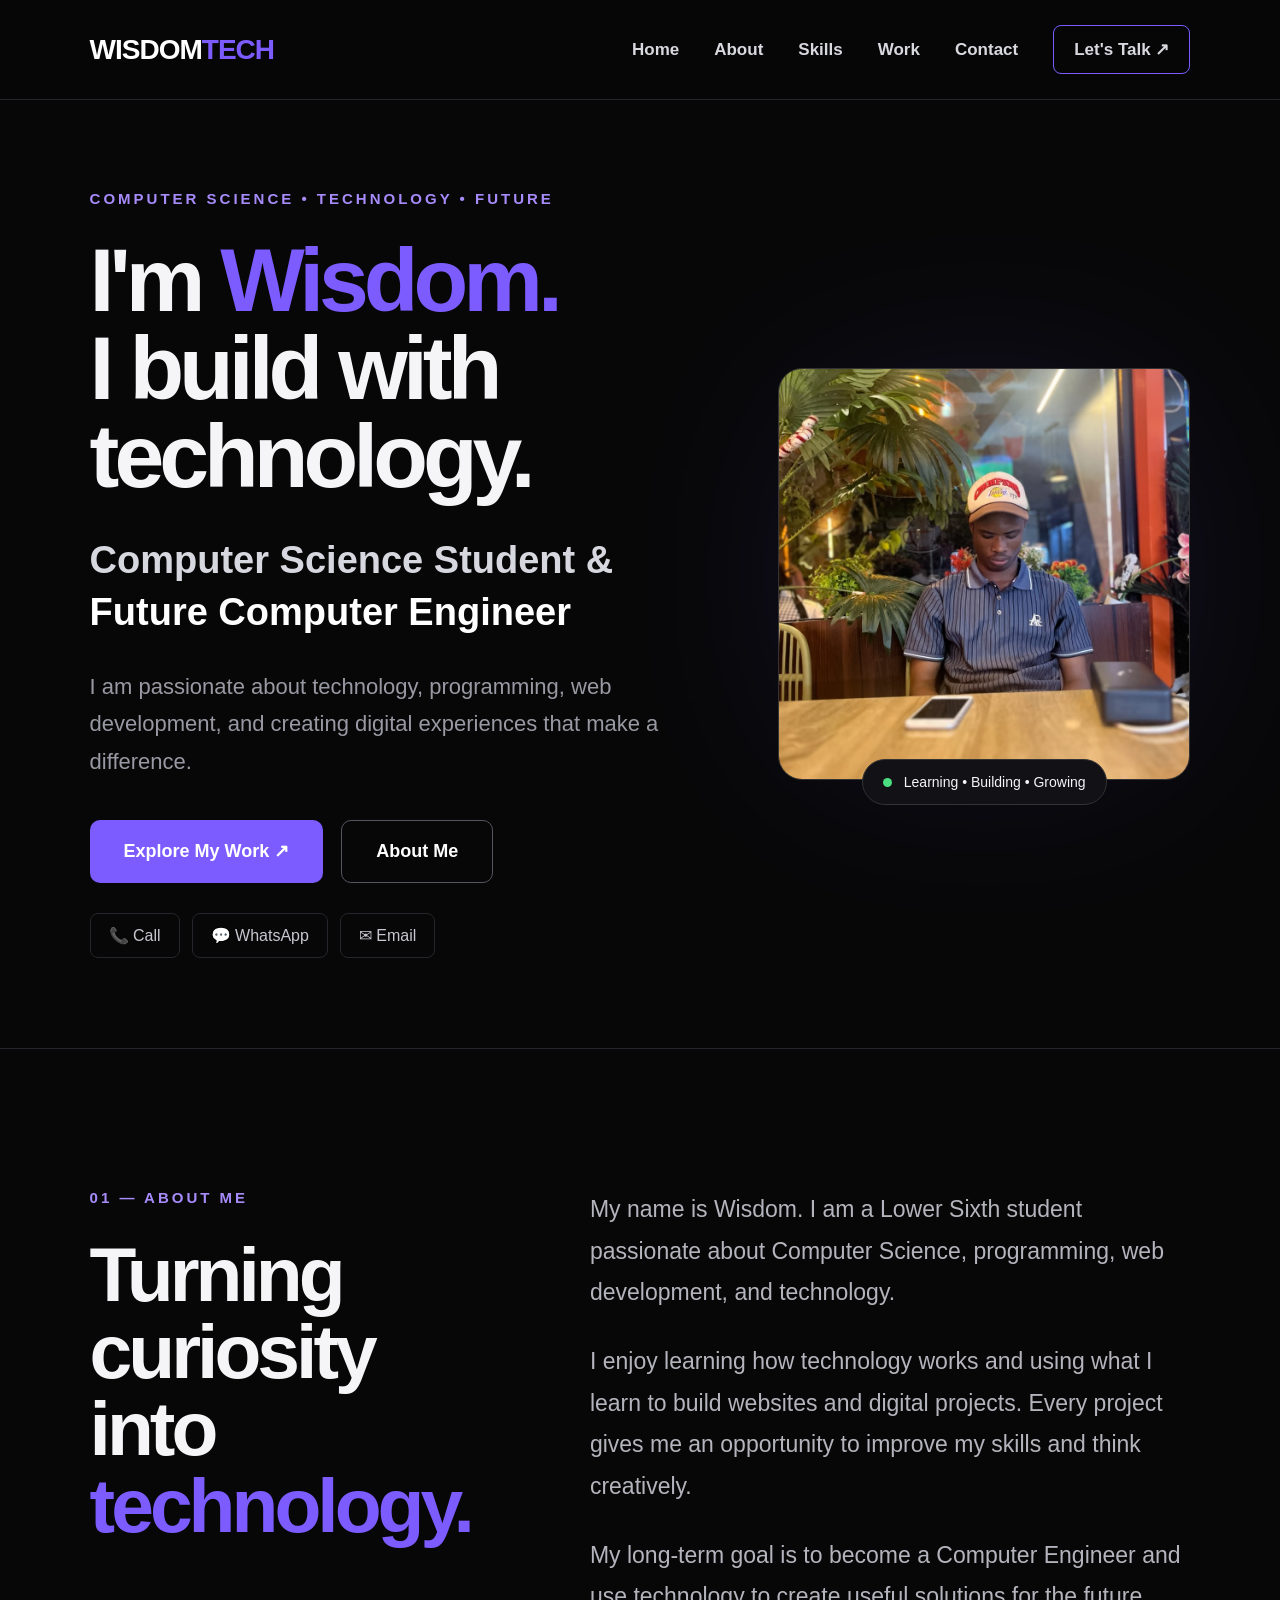
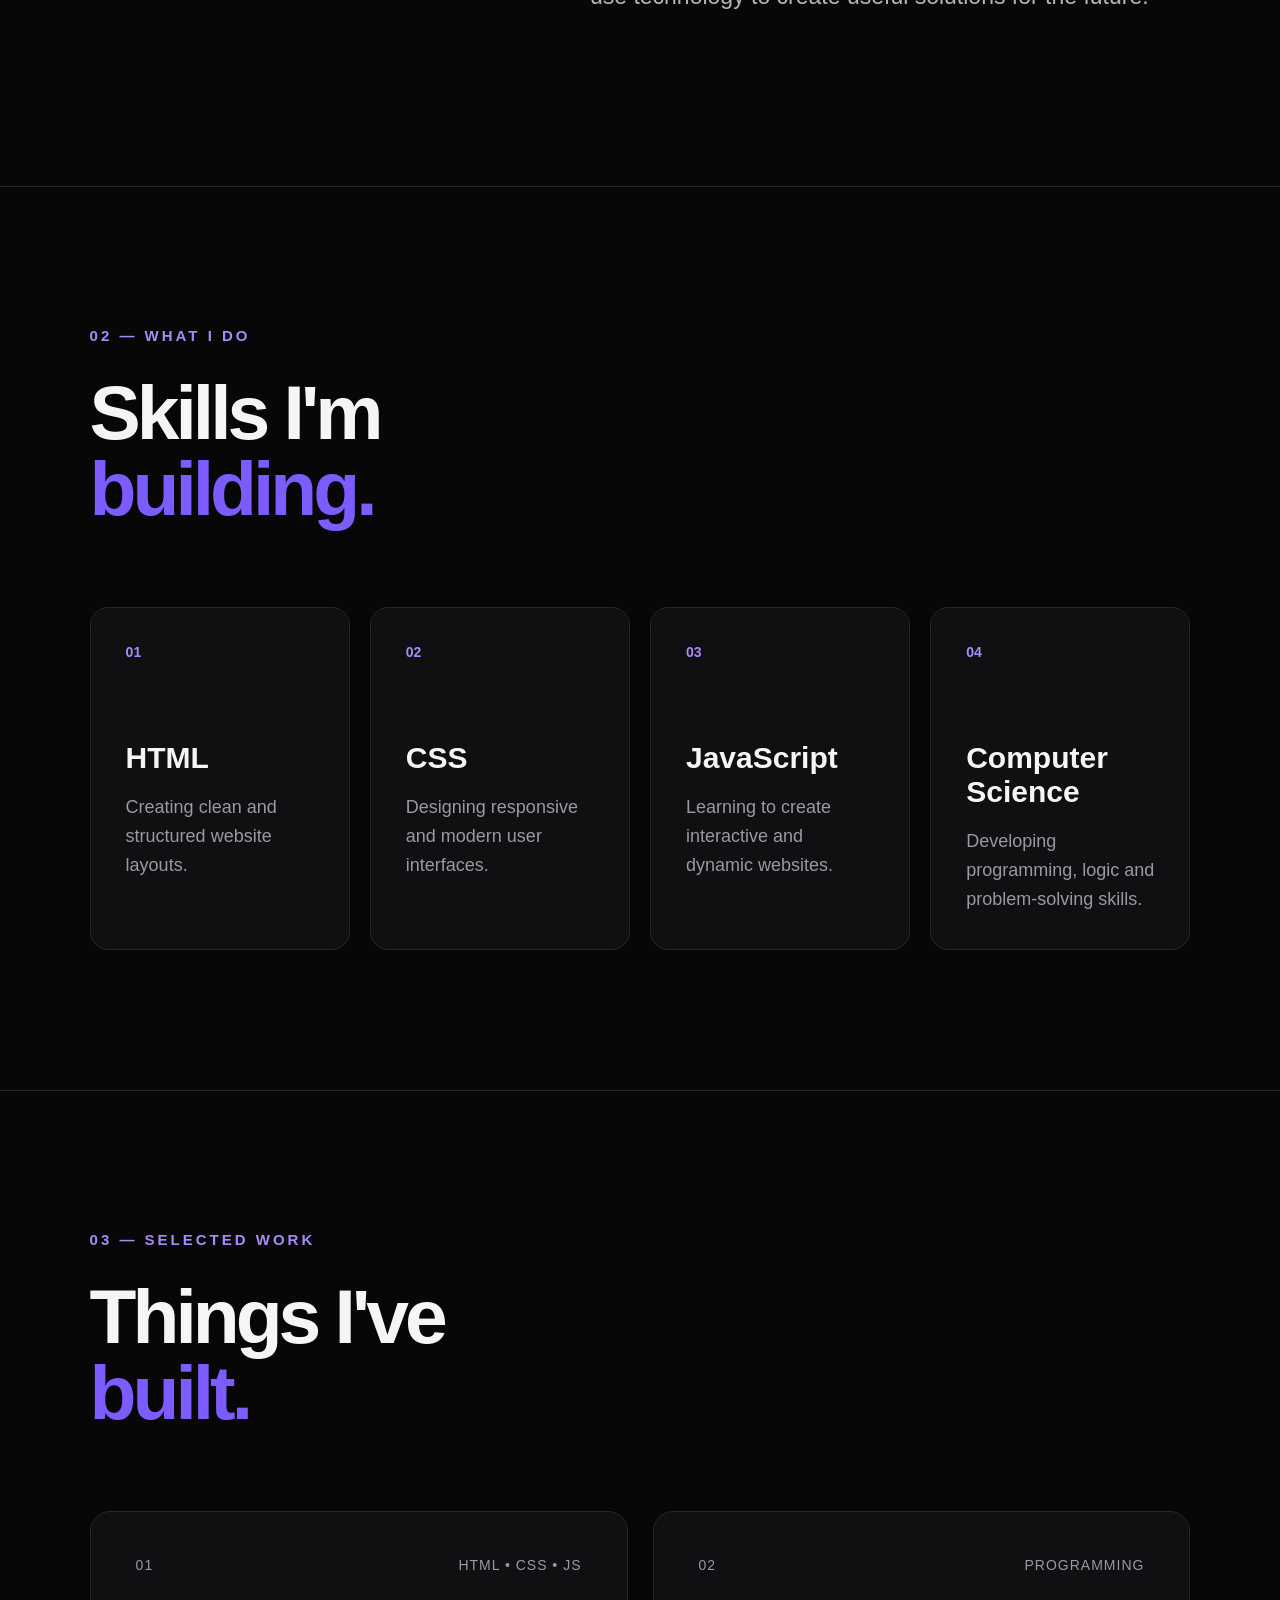
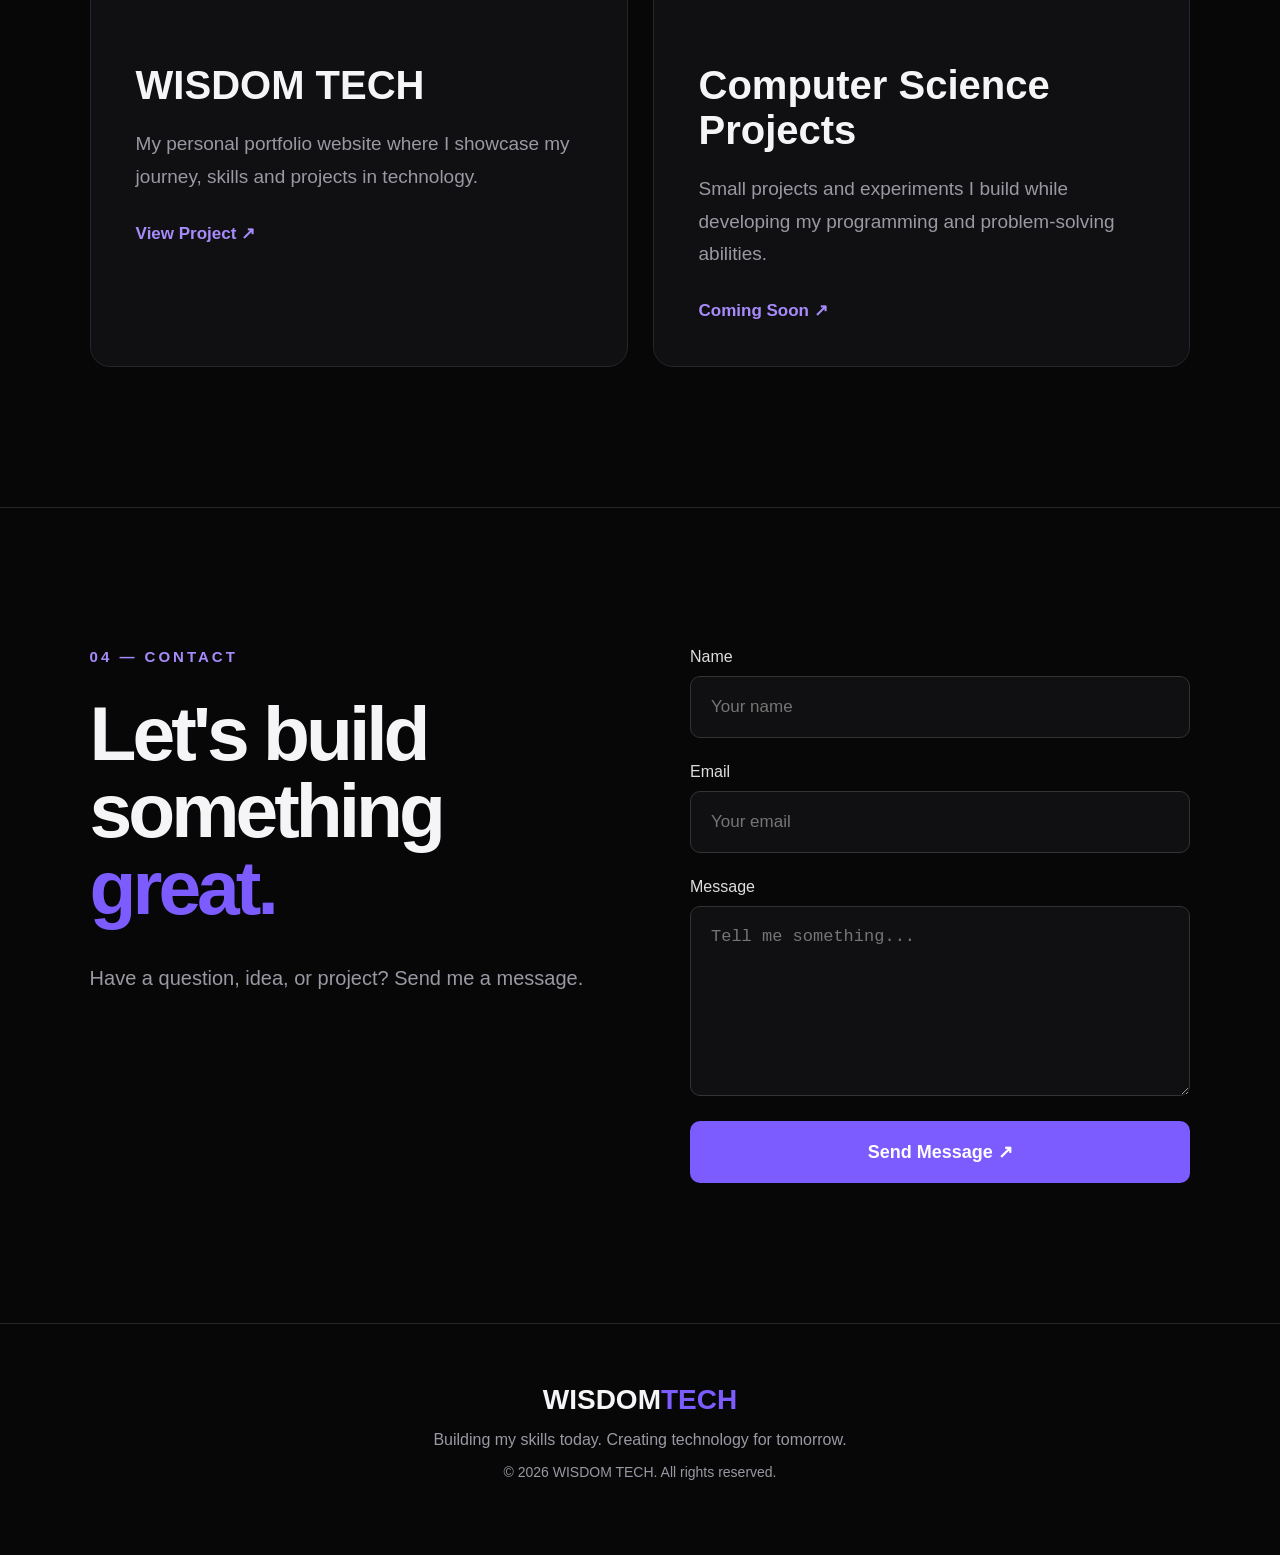
==== commit 91221924: "Add files via upload" ====
--- a/index.html
+++ b/index.html
@@ -1,99 +1,140 @@
 <!DOCTYPE html>
 <html lang="en">
+
 <head>
     <meta charset="UTF-8">
-    <meta name="viewport" content="width=device-width, initial-scale=1.0">
-
-    <title>WISDOM TECH | Future Computer Engineer</title>
-
-    <meta name="description" content="WISDOM TECH is the personal website of a Computer Science student and future Computer Engineer.">
-
-    <meta name="keywords" content="WISDOM TECH, Computer Science, Computer Engineering, Web Development, Programming, HTML, CSS, JavaScript">
-
-    <link rel="stylesheet" href="style.css?v=2">
+
+    <meta
+        name="viewport"
+        content="width=device-width, initial-scale=1.0"
+    >
+
+    <title>WISDOM TECH | Computer Engineer</title>
+
+    <meta
+        name="description"
+        content="WISDOM TECH — Computer Science student, web developer and future Computer Engineer."
+    >
+
+    <link rel="stylesheet" href="style.css?v=3">
 </head>
 
 <body>
 
-<!-- ================= NAVIGATION ================= -->
-
-<nav>
-    <div class="logo">WISDOM TECH</div>
-
-    <div class="nav-links">
+<!-- ================= NAVBAR ================= -->
+
+<header class="navbar">
+
+    <a href="#home" class="logo">
+        WISDOM<span>TECH</span>
+    </a>
+
+    <nav class="nav-links">
+
         <a href="#home">Home</a>
         <a href="#about">About</a>
         <a href="#skills">Skills</a>
-        <a href="#projects">Projects</a>
+        <a href="#projects">Work</a>
         <a href="#contact">Contact</a>
-    </div>
-
-    <div class="menu">☰</div>
-</nav>
+
+        <a href="#contact" class="nav-talk">
+            Let's Talk ↗
+        </a>
+
+    </nav>
+
+    <!-- MOBILE MENU -->
+
+    <button
+        class="menu-button"
+        onclick="toggleMenu()"
+        aria-label="Open menu"
+    >
+        ☰
+    </button>
+
+</header>
 
 
 <!-- ================= HERO ================= -->
 
+<main>
+
 <section id="home" class="hero">
 
     <div class="hero-content">
 
-        <p class="welcome">WELCOME TO MY WEBSITE</p>
+        <p class="eyebrow">
+            COMPUTER SCIENCE • TECHNOLOGY • FUTURE
+        </p>
 
         <h1>
-            WISDOM <span>TECH</span>
+            I'm <span>Wisdom.</span>
+            <br>
+            I build with technology.
         </h1>
 
         <h2>
-            Computer Science Student
-            <br>
-            <span>Future Computer Engineer</span>
+            Computer Science Student &
+            <strong>Future Computer Engineer</strong>
         </h2>
 
-        <p class="hero-text">
-            Hi, I'm Wisdom. I am passionate about Computer Science,
-            technology, programming, and building amazing things with code.
-        </p>
-
-        <p class="hero-small">
-            I enjoy learning technology, building websites,
-            and creating new projects.
+        <p class="hero-description">
+            I am passionate about technology, programming,
+            web development, and creating digital experiences
+            that make a difference.
         </p>
 
         <div class="hero-buttons">
 
-            <a href="#projects" class="main-button">
-                View My Projects
-            </a>
-
-            <a href="#about" class="outline-button">
-                Learn More
+            <a href="#projects" class="primary-button">
+                Explore My Work ↗
+            </a>
+
+            <a href="#about" class="secondary-button">
+                About Me
             </a>
 
         </div>
 
-        <div class="contact-buttons">
+        <div class="quick-contact">
 
             <a href="tel:+237683975989">
-                📞 Call Me
-            </a>
-
-            <a href="https://wa.me/237683975989" target="_blank">
-                💬 WhatsApp Me
+                📞 Call
+            </a>
+
+            <a
+                href="https://wa.me/237683975989"
+                target="_blank"
+            >
+                💬 WhatsApp
             </a>
 
             <a href="mailto:kelechiwisdom19950@gmail.com">
-                📧 Email Me
+                ✉ Email
             </a>
 
         </div>
+
+    </div>
+
+
+    <!-- PROFILE -->
+
+    <div class="hero-image">
+
+        <div class="image-glow"></div>
 
         <img
             src="profile.jpg"
             alt="Wisdom"
-            class="profile-picture"
         >
 
+        <div class="image-label">
+            <span class="status-dot"></span>
+            Learning • Building • Growing
+        </div>
+
     </div>
 
 </section>
@@ -101,55 +142,121 @@
 
 <!-- ================= ABOUT ================= -->
 
-<section id="about">
-
-    <h2>About Me</h2>
-
-    <p class="section-text">
-        My name is Wisdom. I am a Lower Sixth student learning
-        Computer Science, programming, web development, and technology.
-    </p>
-
-    <p class="section-text">
-        I am working hard to develop my skills and prepare
-        for my future career in Computer Engineering.
-    </p>
-
-    <p class="section-text">
-        My goal is to become a successful Computer Engineer
-        and build useful technology in the future.
-    </p>
+<section id="about" class="section about">
+
+    <div class="section-heading">
+
+        <p class="eyebrow">
+            01 — ABOUT ME
+        </p>
+
+        <h2>
+            Turning curiosity<br>
+            into <span>technology.</span>
+        </h2>
+
+    </div>
+
+    <div class="about-content">
+
+        <p>
+            My name is Wisdom. I am a Lower Sixth student
+            passionate about Computer Science, programming,
+            web development, and technology.
+        </p>
+
+        <p>
+            I enjoy learning how technology works and using
+            what I learn to build websites and digital projects.
+            Every project gives me an opportunity to improve
+            my skills and think creatively.
+        </p>
+
+        <p>
+            My long-term goal is to become a Computer Engineer
+            and use technology to create useful solutions
+            for the future.
+        </p>
+
+    </div>
 
 </section>
 
 
 <!-- ================= SKILLS ================= -->
 
-<section id="skills">
-
-    <h2>My Skills</h2>
-
-    <div class="skills-container">
-
-        <div class="skill">
+<section id="skills" class="section skills">
+
+    <div class="section-heading">
+
+        <p class="eyebrow">
+            02 — WHAT I DO
+        </p>
+
+        <h2>
+            Skills I'm<br>
+            <span>building.</span>
+        </h2>
+
+    </div>
+
+
+    <div class="skills-grid">
+
+        <article class="skill-card">
+
+            <span class="number">01</span>
+
             <h3>HTML</h3>
-            <p>Building the structure of websites.</p>
-        </div>
-
-        <div class="skill">
+
+            <p>
+                Creating clean and structured
+                website layouts.
+            </p>
+
+        </article>
+
+
+        <article class="skill-card">
+
+            <span class="number">02</span>
+
             <h3>CSS</h3>
-            <p>Designing and styling modern websites.</p>
-        </div>
-
-        <div class="skill">
+
+            <p>
+                Designing responsive and
+                modern user interfaces.
+            </p>
+
+        </article>
+
+
+        <article class="skill-card">
+
+            <span class="number">03</span>
+
             <h3>JavaScript</h3>
-            <p>Making websites interactive.</p>
-        </div>
-
-        <div class="skill">
+
+            <p>
+                Learning to create interactive
+                and dynamic websites.
+            </p>
+
+        </article>
+
+
+        <article class="skill-card">
+
+            <span class="number">04</span>
+
             <h3>Computer Science</h3>
-            <p>Learning programming and problem solving.</p>
-        </div>
+
+            <p>
+                Developing programming,
+                logic and problem-solving skills.
+            </p>
+
+        </article>
 
     </div>
 
@@ -158,29 +265,70 @@
 
 <!-- ================= PROJECTS ================= -->
 
-<section id="projects">
-
-    <h2>My Projects</h2>
-
-    <div class="projects-container">
-
-        <div class="project">
-            <h3>My First Website</h3>
-
-            <p>
-                My first website built using HTML,
-                CSS, and JavaScript.
-            </p>
-        </div>
-
-        <div class="project">
-            <h3>Computer Science Project</h3>
-
-            <p>
-                Small programming projects that I create
-                while learning Computer Science.
-            </p>
-        </div>
+<section id="projects" class="section projects">
+
+    <div class="section-heading">
+
+        <p class="eyebrow">
+            03 — SELECTED WORK
+        </p>
+
+        <h2>
+            Things I've<br>
+            <span>built.</span>
+        </h2>
+
+    </div>
+
+
+    <div class="projects-grid">
+
+        <article class="project-card">
+
+            <div class="project-top">
+                <span>01</span>
+                <span>HTML • CSS • JS</span>
+            </div>
+
+            <h3>
+                WISDOM TECH
+            </h3>
+
+            <p>
+                My personal portfolio website where
+                I showcase my journey, skills and projects
+                in technology.
+            </p>
+
+            <a href="#home">
+                View Project ↗
+            </a>
+
+        </article>
+
+
+        <article class="project-card">
+
+            <div class="project-top">
+                <span>02</span>
+                <span>PROGRAMMING</span>
+            </div>
+
+            <h3>
+                Computer Science Projects
+            </h3>
+
+            <p>
+                Small projects and experiments I build
+                while developing my programming and
+                problem-solving abilities.
+            </p>
+
+            <a href="#contact">
+                Coming Soon ↗
+            </a>
+
+        </article>
 
     </div>
 
@@ -189,14 +337,26 @@
 
 <!-- ================= CONTACT ================= -->
 
-<section id="contact">
-
-    <h2>Contact Me</h2>
-
-    <p class="section-text">
-        Have a question or want to contact me?
-        Send me a message below.
-    </p>
+<section id="contact" class="section contact">
+
+    <div class="contact-heading">
+
+        <p class="eyebrow">
+            04 — CONTACT
+        </p>
+
+        <h2>
+            Let's build<br>
+            something <span>great.</span>
+        </h2>
+
+        <p>
+            Have a question, idea, or project?
+            Send me a message.
+        </p>
+
+    </div>
+
 
     <form
         action="https://formspree.io/f/meaqbqrv"
@@ -208,48 +368,61 @@
         <input
             type="text"
             name="name"
-            placeholder="Enter your name"
+            placeholder="Your name"
             required
         >
+
 
         <label>Email</label>
 
         <input
             type="email"
             name="email"
-            placeholder="Enter your email"
+            placeholder="Your email"
             required
         >
 
+
         <label>Message</label>
 
         <textarea
             name="message"
-            placeholder="Write your message"
+            placeholder="Tell me something..."
             required
         ></textarea>
 
+
         <button type="submit">
-            Send Message
+            Send Message ↗
         </button>
 
     </form>
 
 </section>
 
+</main>
+
 
 <!-- ================= FOOTER ================= -->
 
 <footer>
 
+    <div class="footer-logo">
+        WISDOM<span>TECH</span>
+    </div>
+
     <p>
+        Building my skills today. Creating technology for tomorrow.
+    </p>
+
+    <p class="copyright">
         © 2026 WISDOM TECH. All rights reserved.
     </p>
 
 </footer>
 
 
-<script src="script.js"></script>
+<script src="script.js?v=3"></script>
 
 </body>
 </html>
--- a/style.css
+++ b/style.css
@@ -1,11 +1,11 @@
-/* =========================
-   WISDOM TECH - MAIN STYLE
-   ========================= */
+/* =================================================
+   WISDOM TECH — PREMIUM PORTFOLIO
+   ================================================= */
 
 * {
-    box-sizing: border-box;
     margin: 0;
     padding: 0;
+    box-sizing: border-box;
 }
 
 html {
@@ -13,440 +13,920 @@
 }
 
 body {
-    background: #080808;
-    color: white;
-    font-family: Arial, sans-serif;
-    text-align: center;
-}
-
-
-/* =========================
+    background: #070708;
+    color: #f5f5f7;
+    font-family: Arial, Helvetica, sans-serif;
+    overflow-x: hidden;
+}
+
+
+/* =================================================
+   COLORS
+   ================================================= */
+
+:root {
+    --background: #070708;
+    --card: #101012;
+    --text: #f5f5f7;
+    --muted: #9999a3;
+    --line: #25252b;
+
+    --accent: #7c5cff;
+    --accent-light: #a78bfa;
+    --blue: #38bdf8;
+}
+
+
+/* =================================================
    NAVIGATION
-   ========================= */
-
-nav {
-    height: 90px;
-    width: 100%;
+   ================================================= */
+
+.navbar {
+    height: 100px;
+
     display: flex;
     align-items: center;
     justify-content: space-between;
+
     padding: 0 7%;
-    background: #080808;
-    border-bottom: 1px solid #e52b25;
+
+    border-bottom: 1px solid var(--line);
+
+    background: rgba(7, 7, 8, 0.95);
+
     position: sticky;
     top: 0;
+
     z-index: 1000;
 }
 
 .logo {
-    color: #e52b25;
+    color: white;
+    text-decoration: none;
+
     font-size: 28px;
-    font-weight: bold;
+    font-weight: 900;
+
+    letter-spacing: -1px;
+}
+
+.logo span,
+.footer-logo span {
+    color: var(--accent);
 }
 
 .nav-links {
     display: flex;
+    align-items: center;
     gap: 35px;
 }
 
 .nav-links a {
+    color: #d8d8df;
+    text-decoration: none;
+
+    font-size: 17px;
+    font-weight: 600;
+
+    transition: 0.3s;
+}
+
+.nav-links a:hover {
+    color: var(--accent-light);
+}
+
+.nav-talk {
+    border: 1px solid var(--accent);
+
+    padding: 13px 20px;
+
+    border-radius: 8px;
+}
+
+.menu-button {
+    display: none;
+
+    background: none;
+    border: none;
+
     color: white;
-    text-decoration: none;
-    font-size: 18px;
-    font-weight: bold;
-}
-
-.nav-links a:hover {
-    color: #e52b25;
-}
-
-.menu {
-    display: none;
-    font-size: 35px;
-}
-
-
-/* =========================
-   HERO SECTION
-   ========================= */
+
+    font-size: 36px;
+
+    cursor: pointer;
+}
+
+
+/* =================================================
+   HERO
+   ================================================= */
 
 .hero {
-    min-height: calc(100vh - 90px);
-    display: flex;
-    justify-content: center;
+    min-height: calc(100vh - 100px);
+
+    max-width: 1500px;
+
+    margin: auto;
+
+    padding: 90px 7%;
+
+    display: grid;
+
+    grid-template-columns: 1.2fr 0.8fr;
+
     align-items: center;
-    padding: 80px 7%;
+
+    gap: 70px;
 }
 
 .hero-content {
-    width: 100%;
-    max-width: 1100px;
-}
-
-.welcome {
-    color: #e52b25;
-    font-size: 18px;
-    font-weight: bold;
+    max-width: 800px;
+}
+
+.eyebrow {
+    color: var(--accent-light);
+
+    font-size: 15px;
+
+    font-weight: 800;
+
     letter-spacing: 3px;
-    margin-bottom: 25px;
+
+    margin-bottom: 30px;
 }
 
 .hero h1 {
-    font-size: clamp(55px, 10vw, 100px);
-    font-weight: 900;
-    margin-bottom: 25px;
+    font-size: clamp(60px, 7vw, 105px);
+
+    line-height: 0.98;
+
+    letter-spacing: -5px;
+
+    margin-bottom: 35px;
 }
 
 .hero h1 span {
-    color: #e52b25;
+    color: var(--accent);
 }
 
 .hero h2 {
-    font-size: clamp(28px, 5vw, 50px);
-    line-height: 1.25;
+    font-size: clamp(25px, 3vw, 38px);
+
+    line-height: 1.35;
+
+    color: #d7d7df;
+
     margin-bottom: 30px;
 }
 
-.hero h2 span {
-    color: #e52b25;
-}
-
-.hero-text {
-    max-width: 850px;
-    margin: auto;
-    font-size: clamp(20px, 3vw, 30px);
-    line-height: 1.5;
-    color: #eeeeee;
-}
-
-.hero-small {
+.hero h2 strong {
+    color: white;
+}
+
+.hero-description {
     max-width: 700px;
-    margin: 25px auto 40px;
-    font-size: 20px;
-    line-height: 1.6;
-    color: #aaaaaa;
-}
-
-
-/* =========================
+
+    color: var(--muted);
+
+    font-size: 22px;
+
+    line-height: 1.7;
+
+    margin-bottom: 40px;
+}
+
+
+/* =================================================
    HERO BUTTONS
-   ========================= */
+   ================================================= */
 
 .hero-buttons {
     display: flex;
+
+    gap: 18px;
+
+    flex-wrap: wrap;
+}
+
+.primary-button,
+.secondary-button {
+    display: inline-block;
+
+    padding: 20px 34px;
+
+    border-radius: 10px;
+
+    text-decoration: none;
+
+    font-size: 18px;
+
+    font-weight: 800;
+
+    transition: 0.3s;
+}
+
+.primary-button {
+    background: var(--accent);
+    color: white;
+}
+
+.secondary-button {
+    border: 1px solid #55555f;
+    color: white;
+}
+
+.primary-button:hover,
+.secondary-button:hover {
+    transform: translateY(-4px);
+}
+
+
+/* =================================================
+   QUICK CONTACT
+   ================================================= */
+
+.quick-contact {
+    display: flex;
+
+    gap: 12px;
+
+    flex-wrap: wrap;
+
+    margin-top: 30px;
+}
+
+.quick-contact a {
+    color: #c7c7d0;
+
+    text-decoration: none;
+
+    font-size: 16px;
+
+    padding: 12px 18px;
+
+    border: 1px solid var(--line);
+
+    border-radius: 8px;
+}
+
+
+/* =================================================
+   PROFILE IMAGE
+   ================================================= */
+
+.hero-image {
+    position: relative;
+
+    display: flex;
+
     justify-content: center;
+
+    align-items: center;
+}
+
+.hero-image img {
+    width: min(450px, 100%);
+
+    aspect-ratio: 1 / 1;
+
+    object-fit: cover;
+
+    border-radius: 24px;
+
+    border: 1px solid #333;
+
+    position: relative;
+
+    z-index: 2;
+}
+
+.image-glow {
+    position: absolute;
+
+    width: 75%;
+
+    height: 75%;
+
+    background: var(--accent);
+
+    filter: blur(100px);
+
+    opacity: 0.18;
+}
+
+.image-label {
+    position: absolute;
+
+    bottom: -25px;
+
+    background: #111116;
+
+    border: 1px solid #333;
+
+    padding: 14px 20px;
+
+    border-radius: 30px;
+
+    font-size: 14px;
+
+    z-index: 5;
+}
+
+.status-dot {
+    display: inline-block;
+
+    width: 9px;
+    height: 9px;
+
+    background: #4ade80;
+
+    border-radius: 50%;
+
+    margin-right: 8px;
+}
+
+
+/* =================================================
+   GENERAL SECTIONS
+   ================================================= */
+
+.section {
+    max-width: 1500px;
+
+    margin: auto;
+
+    padding: 140px 7%;
+
+    border-top: 1px solid var(--line);
+}
+
+.section-heading h2,
+.contact-heading h2 {
+    font-size: clamp(50px, 6vw, 85px);
+
+    line-height: 1;
+
+    letter-spacing: -4px;
+}
+
+.section-heading h2 span,
+.contact-heading h2 span {
+    color: var(--accent);
+}
+
+
+/* =================================================
+   ABOUT
+   ================================================= */
+
+.about {
+    display: grid;
+
+    grid-template-columns: 0.8fr 1.2fr;
+
+    gap: 100px;
+}
+
+.about-content {
+    max-width: 800px;
+}
+
+.about-content p {
+    color: #b4b4bd;
+
+    font-size: 23px;
+
+    line-height: 1.8;
+
+    margin-bottom: 28px;
+}
+
+
+/* =================================================
+   SKILLS
+   ================================================= */
+
+.skills-grid {
+    margin-top: 80px;
+
+    display: grid;
+
+    grid-template-columns: repeat(4, 1fr);
+
     gap: 20px;
-    flex-wrap: wrap;
-}
-
-.main-button,
-.outline-button {
+}
+
+.skill-card {
+    min-height: 300px;
+
+    padding: 35px;
+
+    background: var(--card);
+
+    border: 1px solid var(--line);
+
+    border-radius: 18px;
+
+    transition: 0.3s;
+}
+
+.skill-card:hover {
+    transform: translateY(-8px);
+
+    border-color: var(--accent);
+}
+
+.number {
+    color: var(--accent-light);
+
+    font-size: 14px;
+
+    font-weight: bold;
+}
+
+.skill-card h3 {
+    font-size: 30px;
+
+    margin-top: 80px;
+
+    margin-bottom: 18px;
+}
+
+.skill-card p {
+    color: var(--muted);
+
+    font-size: 18px;
+
+    line-height: 1.6;
+}
+
+
+/* =================================================
+   PROJECTS
+   ================================================= */
+
+.projects-grid {
+    margin-top: 80px;
+
+    display: grid;
+
+    grid-template-columns: repeat(2, 1fr);
+
+    gap: 25px;
+}
+
+.project-card {
+    background: var(--card);
+
+    border: 1px solid var(--line);
+
+    border-radius: 20px;
+
+    padding: 45px;
+
+    min-height: 360px;
+
+    transition: 0.3s;
+}
+
+.project-card:hover {
+    transform: translateY(-8px);
+
+    border-color: var(--accent);
+}
+
+.project-top {
+    display: flex;
+
+    justify-content: space-between;
+
+    color: var(--muted);
+
+    font-size: 14px;
+
+    letter-spacing: 1px;
+}
+
+.project-card h3 {
+    font-size: 40px;
+
+    margin-top: 90px;
+
+    margin-bottom: 20px;
+}
+
+.project-card p {
+    color: var(--muted);
+
+    font-size: 19px;
+
+    line-height: 1.7;
+
+    max-width: 600px;
+}
+
+.project-card a {
     display: inline-block;
-    padding: 20px 45px;
-    border-radius: 10px;
+
+    color: var(--accent-light);
+
+    margin-top: 30px;
+
+    text-decoration: none;
+
+    font-weight: bold;
+
+    font-size: 17px;
+}
+
+
+/* =================================================
+   CONTACT
+   ================================================= */
+
+.contact {
+    display: grid;
+
+    grid-template-columns: 1fr 1fr;
+
+    gap: 100px;
+
+    align-items: start;
+}
+
+.contact-heading > p:last-child {
+    color: var(--muted);
+
     font-size: 20px;
-    font-weight: bold;
-    text-decoration: none;
-}
-
-.main-button {
-    background: #e52b25;
-    color: white;
-}
-
-.outline-button {
-    border: 2px solid #e52b25;
-    color: #e52b25;
-}
-
-.main-button:hover {
-    transform: scale(1.04);
-}
-
-.outline-button:hover {
-    background: #e52b25;
-    color: white;
-}
-
-
-/* =========================
-   CONTACT BUTTONS
-   ========================= */
-
-.contact-buttons {
+
+    line-height: 1.7;
+
+    margin-top: 35px;
+
+    max-width: 500px;
+}
+
+form {
     display: flex;
-    justify-content: center;
-    gap: 15px;
-    flex-wrap: wrap;
-    margin-top: 35px;
-}
-
-.contact-buttons a {
-    background: #d92721;
-    color: white;
-    text-decoration: none;
-    padding: 17px 25px;
-    border-radius: 8px;
-    font-size: 17px;
-    font-weight: bold;
-}
-
-
-/* =========================
-   PROFILE IMAGE
-   ========================= */
-
-.profile-picture {
-    width: 230px;
-    height: 230px;
-    object-fit: cover;
-    border-radius: 50%;
-    border: 5px solid #e52b25;
-    margin-top: 55px;
-    box-shadow: 0 0 30px rgba(229, 43, 37, 0.5);
-}
-
-
-/* =========================
-   GENERAL SECTIONS
-   ========================= */
-
-section:not(.hero) {
-    min-height: 70vh;
-    padding: 100px 7%;
-    border-top: 1px solid #222;
-}
-
-section h2 {
-    color: #e52b25;
-    font-size: clamp(38px, 6vw, 60px);
-    margin-bottom: 45px;
-}
-
-.section-text {
-    max-width: 850px;
-    margin: 0 auto 25px;
-    font-size: 22px;
-    line-height: 1.8;
-    color: #cccccc;
-}
-
-
-/* =========================
-   SKILLS
-   ========================= */
-
-.skills-container {
-    display: grid;
-    grid-template-columns: repeat(4, 1fr);
-    gap: 25px;
-    max-width: 1200px;
-    margin: auto;
-}
-
-.skill {
-    background: #111;
-    border: 1px solid #333;
-    border-radius: 15px;
-    padding: 40px 25px;
-}
-
-.skill h3 {
-    color: #e52b25;
-    font-size: 28px;
-    margin-bottom: 15px;
-}
-
-.skill p {
-    color: #bbb;
-    font-size: 18px;
-    line-height: 1.5;
-}
-
-
-/* =========================
-   PROJECTS
-   ========================= */
-
-.projects-container {
-    display: grid;
-    grid-template-columns: repeat(2, 1fr);
-    gap: 30px;
-    max-width: 1000px;
-    margin: auto;
-}
-
-.project {
-    background: #111;
-    border: 1px solid #333;
-    border-radius: 15px;
-    padding: 45px 30px;
-}
-
-.project h3 {
-    color: #e52b25;
-    font-size: 28px;
-    margin-bottom: 20px;
-}
-
-.project p {
-    color: #ccc;
-    font-size: 19px;
-    line-height: 1.6;
-}
-
-
-/* =========================
-   FORM
-   ========================= */
-
-form {
-    max-width: 700px;
-    margin: auto;
-    display: flex;
+
     flex-direction: column;
-    text-align: left;
 }
 
 form label {
-    margin: 15px 0 8px;
-    font-size: 18px;
-    font-weight: bold;
+    font-size: 16px;
+
+    margin-bottom: 10px;
+
+    color: #ddd;
 }
 
 form input,
 form textarea {
     width: 100%;
-    padding: 18px;
-    background: #111;
+
+    padding: 20px;
+
+    margin-bottom: 25px;
+
+    background: #101012;
+
+    border: 1px solid #333;
+
+    border-radius: 10px;
+
     color: white;
-    border: 1px solid #444;
-    border-radius: 8px;
+
     font-size: 17px;
+
+    outline: none;
+}
+
+form input:focus,
+form textarea:focus {
+    border-color: var(--accent);
 }
 
 form textarea {
-    min-height: 180px;
+    min-height: 190px;
+
     resize: vertical;
 }
 
 form button {
-    margin-top: 25px;
-    padding: 18px;
-    background: #e52b25;
+    padding: 20px;
+
+    background: var(--accent);
+
+    border: none;
+
+    border-radius: 10px;
+
     color: white;
-    border: none;
-    border-radius: 8px;
-    font-size: 20px;
+
+    font-size: 18px;
+
     font-weight: bold;
-}
-
-
-/* =========================
+
+    cursor: pointer;
+}
+
+
+/* =================================================
    FOOTER
-   ========================= */
+   ================================================= */
 
 footer {
-    padding: 35px;
-    border-top: 1px solid #222;
-    color: #888;
-}
-
-
-/* =========================
-   PHONE
-   ========================= */
-
-@media (max-width: 700px) {
-
-    nav {
-        height: 80px;
+    border-top: 1px solid var(--line);
+
+    padding: 60px 7%;
+
+    text-align: center;
+}
+
+.footer-logo {
+    font-size: 28px;
+
+    font-weight: 900;
+
+    margin-bottom: 15px;
+}
+
+footer p {
+    color: var(--muted);
+
+    font-size: 16px;
+
+    margin-bottom: 15px;
+}
+
+.copyright {
+    font-size: 14px;
+}
+
+
+/* =================================================
+   MOBILE
+   ================================================= */
+
+@media (max-width: 800px) {
+
+    .navbar {
+        height: 90px;
+
         padding: 0 25px;
     }
 
     .logo {
-        font-size: 24px;
+        font-size: 25px;
+    }
+
+    /* MENU */
+
+    .menu-button {
+        display: block;
     }
 
     .nav-links {
         display: none;
-    }
-
-    .menu {
-        display: block;
-    }
+
+        position: absolute;
+
+        top: 90px;
+
+        left: 0;
+
+        width: 100%;
+
+        background: #09090b;
+
+        border-bottom: 1px solid var(--line);
+
+        padding: 25px;
+
+        flex-direction: column;
+
+        align-items: stretch;
+
+        gap: 0;
+    }
+
+    .nav-links.active {
+        display: flex;
+    }
+
+    .nav-links a {
+        padding: 20px 10px;
+
+        font-size: 20px;
+
+        border-bottom: 1px solid #202025;
+    }
+
+    .nav-talk {
+        text-align: center;
+
+        margin-top: 15px;
+    }
+
+
+    /* HERO */
 
     .hero {
-        min-height: calc(100vh - 80px);
-        padding: 65px 20px;
-    }
-
-    .welcome {
-        font-size: 14px;
+        min-height: auto;
+
+        display: flex;
+
+        flex-direction: column;
+
+        padding: 85px 25px 120px;
+
+        gap: 80px;
+
+        text-align: center;
+    }
+
+    .hero-content {
+        width: 100%;
+    }
+
+    .eyebrow {
+        font-size: 13px;
+
         letter-spacing: 2px;
+
+        margin-bottom: 25px;
     }
 
     .hero h1 {
-        font-size: 58px;
-        line-height: 1.05;
+        font-size: clamp(55px, 15vw, 80px);
+
+        line-height: 0.98;
+
+        letter-spacing: -3px;
+
+        margin-bottom: 35px;
     }
 
     .hero h2 {
-        font-size: 30px;
-    }
-
-    .hero-text {
+        font-size: 28px;
+
+        line-height: 1.4;
+    }
+
+    .hero-description {
         font-size: 21px;
-        line-height: 1.5;
-    }
-
-    .hero-small {
-        font-size: 17px;
-    }
+
+        line-height: 1.7;
+    }
+
+
+    /* BIG BUTTONS */
 
     .hero-buttons {
         flex-direction: column;
+
         width: 100%;
     }
 
-    .main-button,
-    .outline-button {
+    .primary-button,
+    .secondary-button {
         width: 100%;
+
+        padding: 21px;
+
+        font-size: 20px;
+    }
+
+    .quick-contact {
+        flex-direction: column;
+
+        width: 100%;
+    }
+
+    .quick-contact a {
+        width: 100%;
+
+        padding: 17px;
+
+        font-size: 18px;
+    }
+
+
+    /* BIG PHOTO */
+
+    .hero-image {
+        width: 100%;
+    }
+
+    .hero-image img {
+        width: min(430px, 90vw);
+
+        border-radius: 22px;
+    }
+
+    .image-label {
+        bottom: -30px;
+
+        font-size: 13px;
+    }
+
+
+    /* SECTIONS */
+
+    .section {
+        padding: 110px 25px;
+    }
+
+    .section-heading h2,
+    .contact-heading h2 {
+        font-size: 52px;
+
+        letter-spacing: -3px;
+    }
+
+
+    /* ABOUT */
+
+    .about {
+        display: block;
+    }
+
+    .about-content {
+        margin-top: 55px;
+    }
+
+    .about-content p {
+        font-size: 20px;
+
+        line-height: 1.8;
+    }
+
+
+    /* SKILLS */
+
+    .skills-grid {
+        grid-template-columns: 1fr;
+
+        margin-top: 55px;
+
+        gap: 18px;
+    }
+
+    .skill-card {
+        min-height: 270px;
+
+        padding: 30px;
+    }
+
+    .skill-card h3 {
+        margin-top: 65px;
+
+        font-size: 32px;
+    }
+
+
+    /* PROJECTS */
+
+    .projects-grid {
+        grid-template-columns: 1fr;
+
+        margin-top: 55px;
+    }
+
+    .project-card {
+        min-height: 350px;
+
+        padding: 30px;
+    }
+
+    .project-card h3 {
+        margin-top: 70px;
+
+        font-size: 32px;
+    }
+
+
+    /* CONTACT */
+
+    .contact {
+        display: block;
+    }
+
+    form {
+        margin-top: 60px;
+    }
+
+    form input,
+    form textarea {
         padding: 19px;
-        font-size: 20px;
-    }
-
-    .contact-buttons {
-        flex-direction: column;
-    }
-
-    .contact-buttons a {
-        width: 100%;
-        padding: 18px;
-    }
-
-    .profile-picture {
-        width: 210px;
-        height: 210px;
-    }
-
-    section:not(.hero) {
-        padding: 80px 20px;
-    }
-
-    section h2 {
-        font-size: 42px;
-    }
-
-    .section-text {
+
+        font-size: 17px;
+    }
+
+    form button {
+        padding: 20px;
+
         font-size: 19px;
     }
 
-    .skills-container {
-        grid-template-columns: 1fr;
-    }
-
-    .projects-container {
-        grid-template-columns: 1fr;
-    }
 }
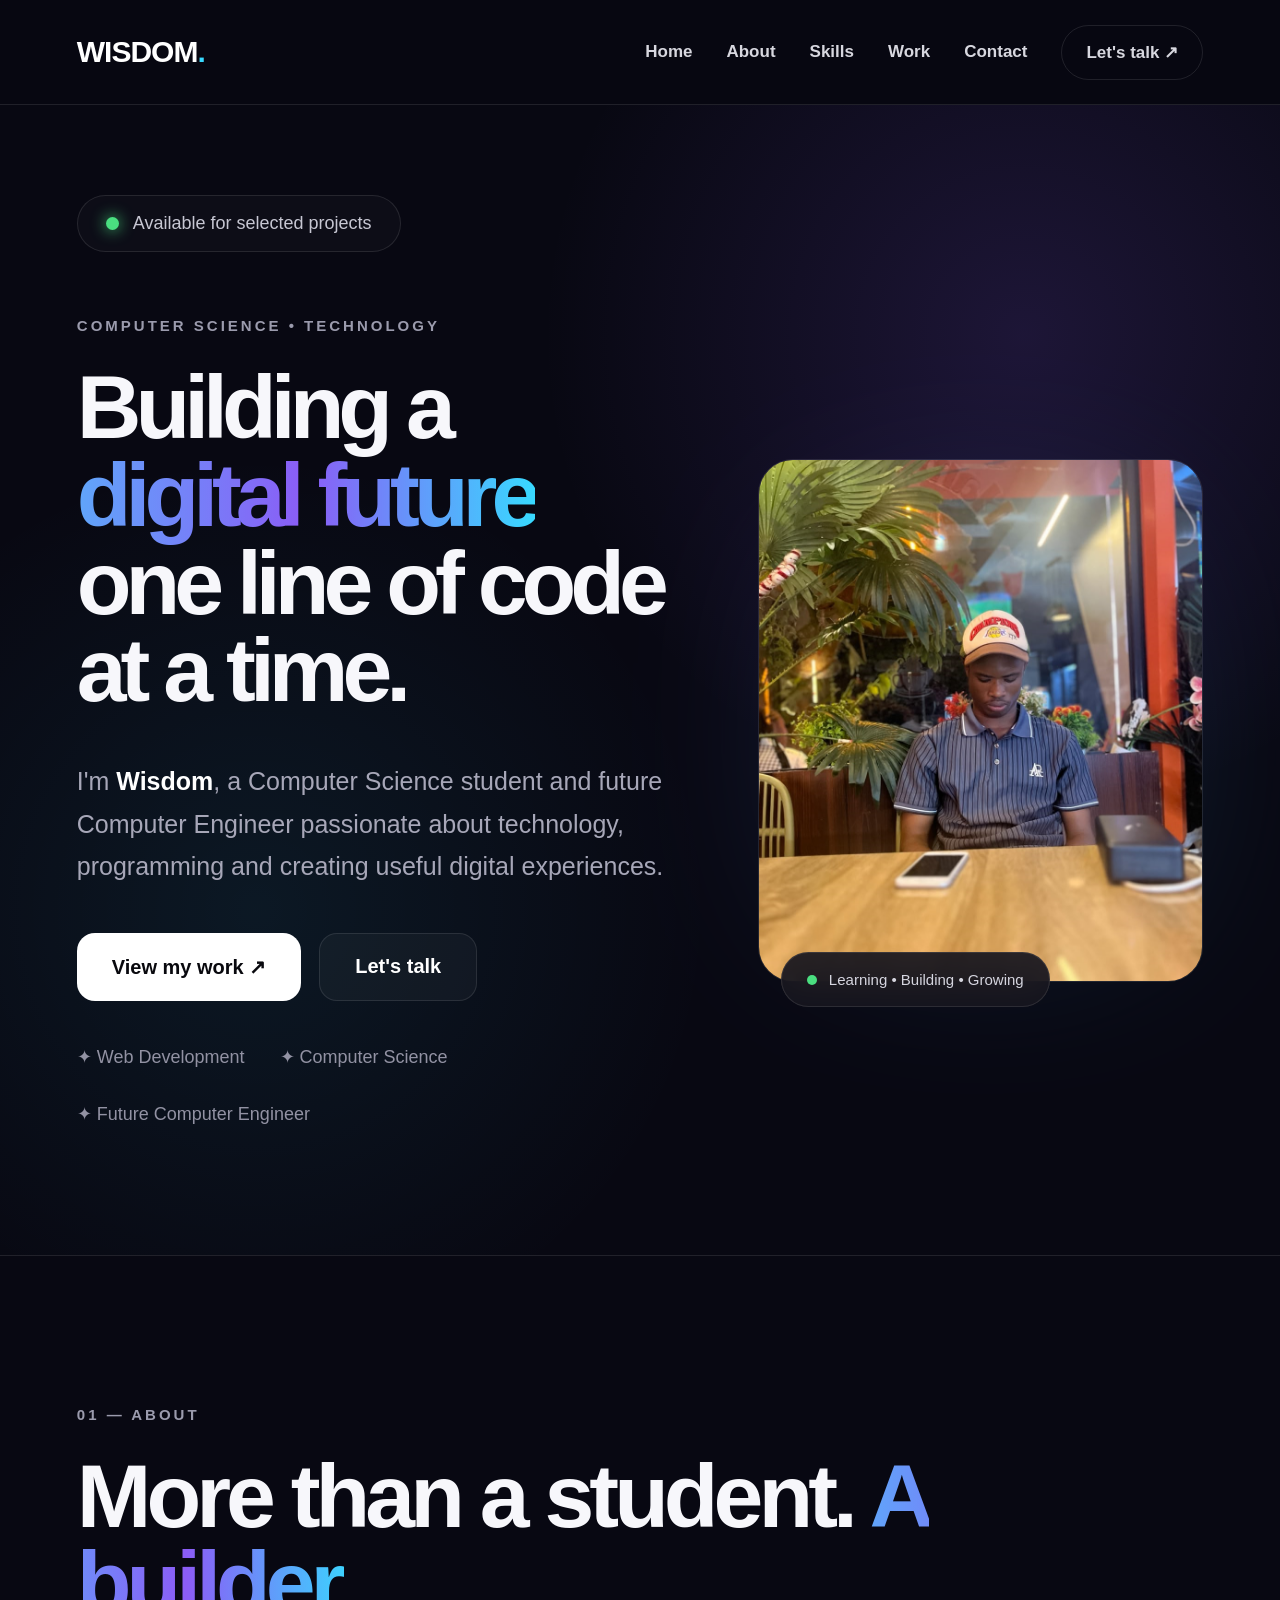
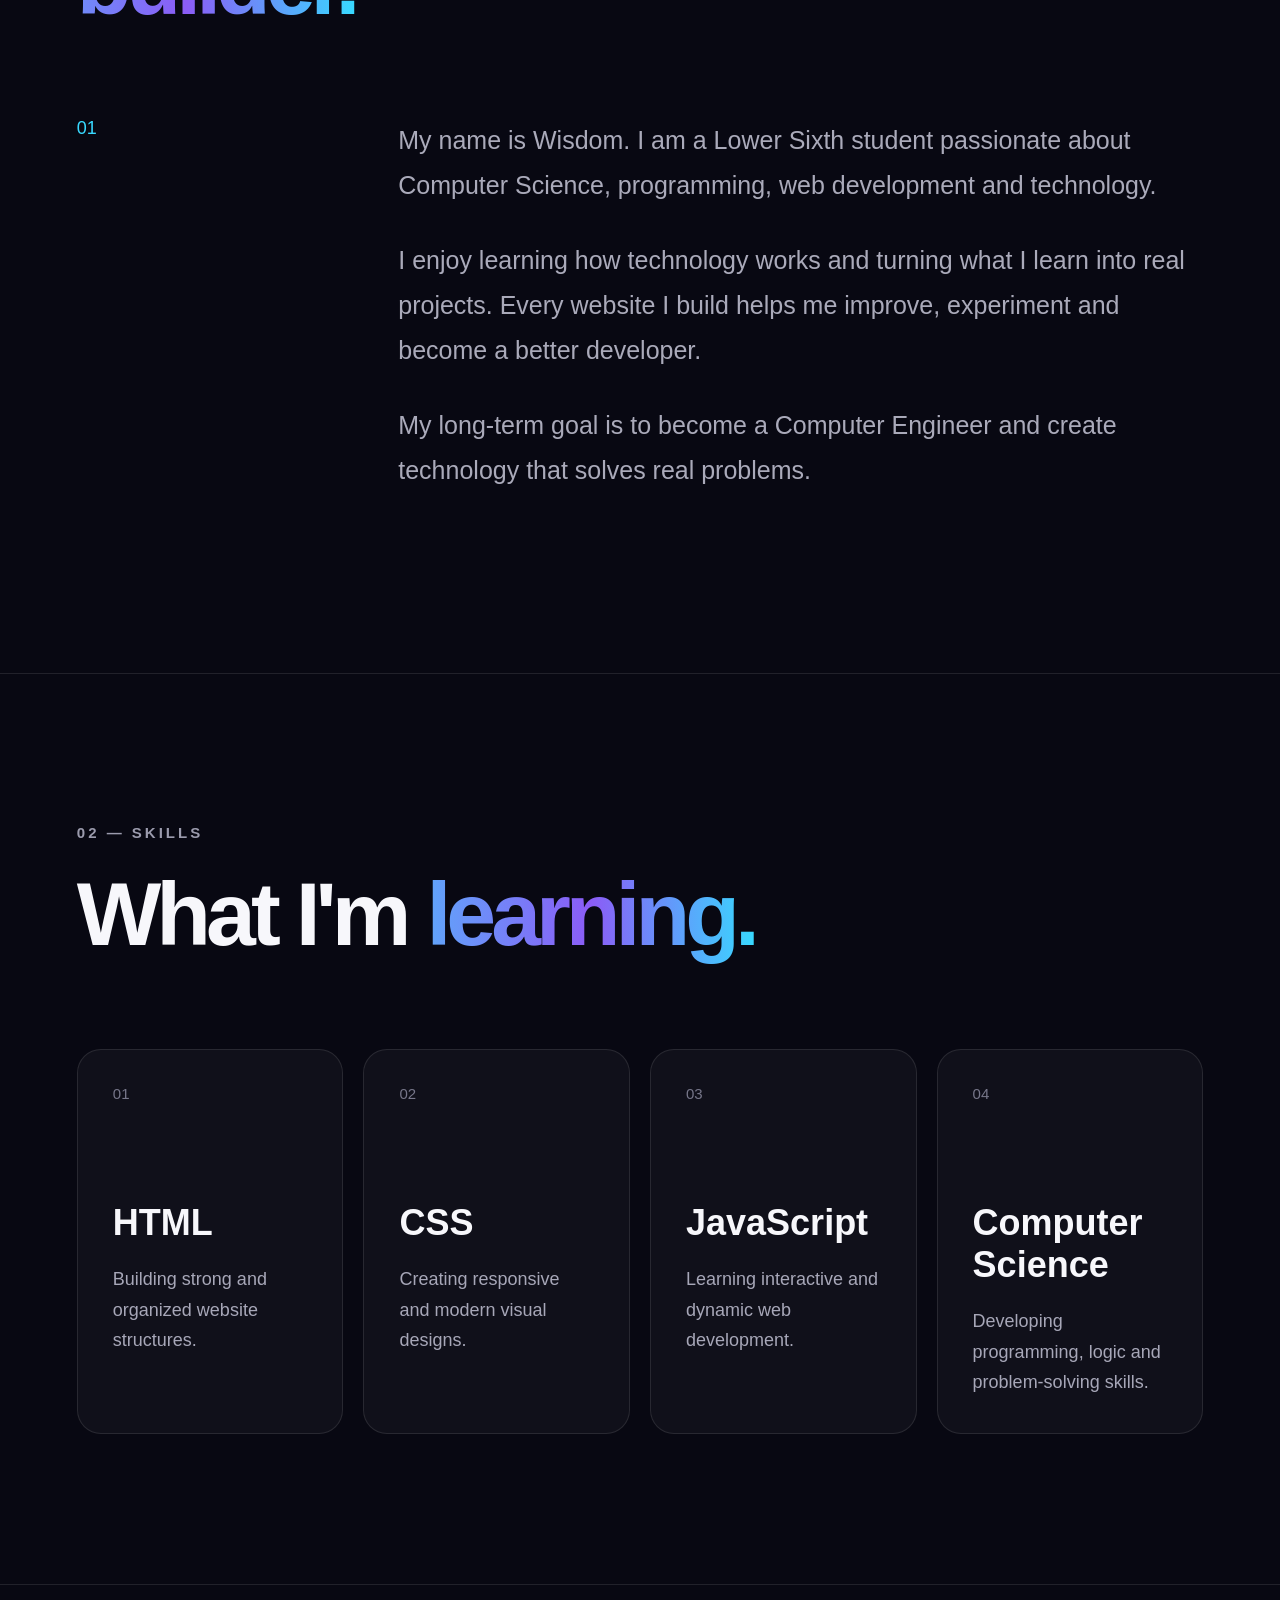
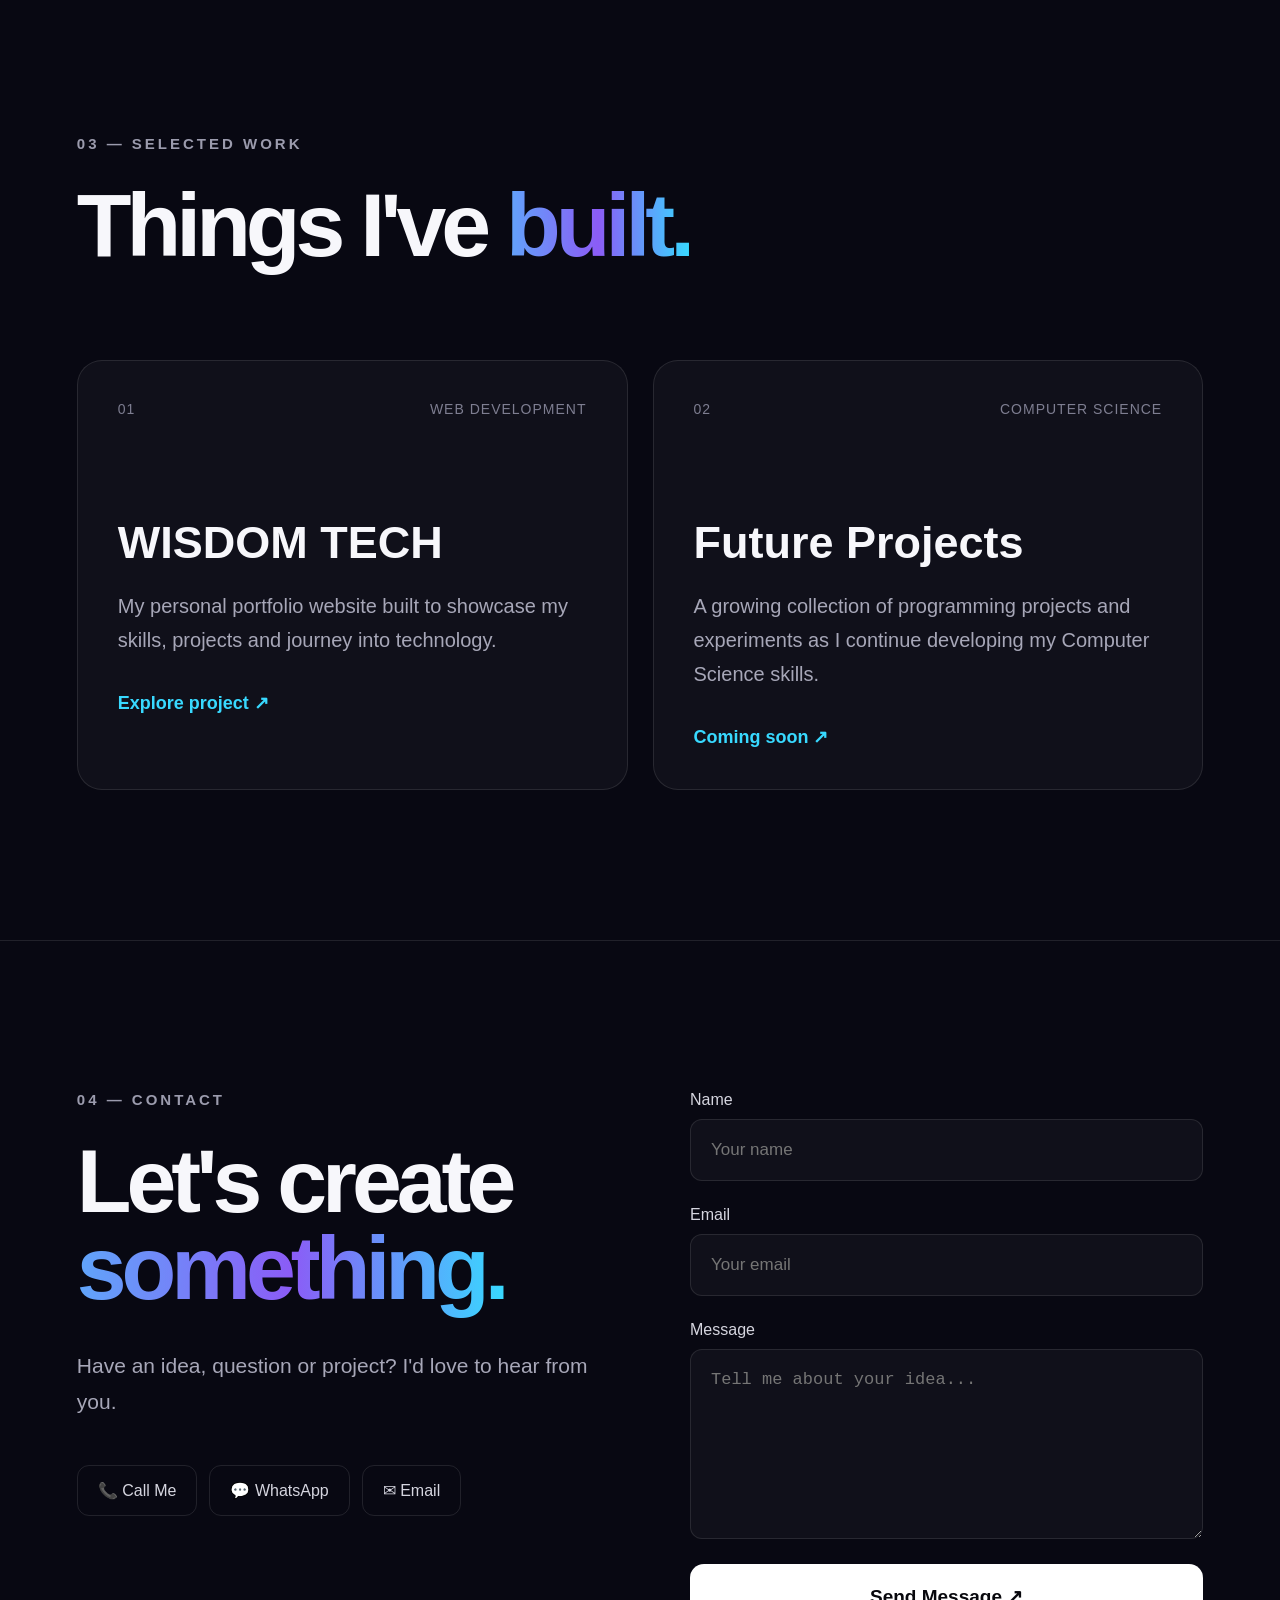
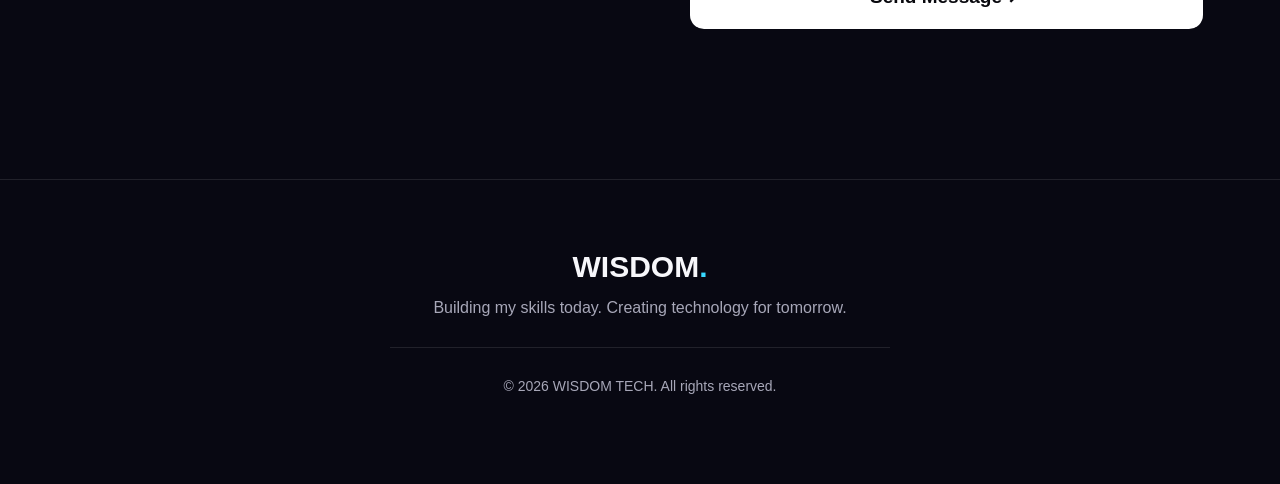
==== commit 9834728b: "Add files via upload" ====
--- a/index.html
+++ b/index.html
@@ -4,29 +4,25 @@
 <head>
     <meta charset="UTF-8">
 
-    <meta
-        name="viewport"
-        content="width=device-width, initial-scale=1.0"
-    >
-
-    <title>WISDOM TECH | Computer Engineer</title>
-
-    <meta
-        name="description"
-        content="WISDOM TECH — Computer Science student, web developer and future Computer Engineer."
-    >
-
-    <link rel="stylesheet" href="style.css?v=3">
+    <meta name="viewport"
+          content="width=device-width, initial-scale=1.0">
+
+    <title>WISDOM TECH — Future Computer Engineer</title>
+
+    <meta name="description"
+          content="WISDOM TECH — Computer Science student, web developer and future Computer Engineer.">
+
+    <link rel="stylesheet" href="style.css?v=10">
 </head>
 
 <body>
 
-<!-- ================= NAVBAR ================= -->
+<!-- ================= NAVIGATION ================= -->
 
 <header class="navbar">
 
     <a href="#home" class="logo">
-        WISDOM<span>TECH</span>
+        WISDOM<span>.</span>
     </a>
 
     <nav class="nav-links">
@@ -37,18 +33,16 @@
         <a href="#projects">Work</a>
         <a href="#contact">Contact</a>
 
-        <a href="#contact" class="nav-talk">
-            Let's Talk ↗
+        <a href="#contact" class="talk-button">
+            Let's talk ↗
         </a>
 
     </nav>
-
-    <!-- MOBILE MENU -->
 
     <button
         class="menu-button"
         onclick="toggleMenu()"
-        aria-label="Open menu"
+        aria-label="Open navigation menu"
     >
         ☰
     </button>
@@ -58,49 +52,336 @@
 
 <!-- ================= HERO ================= -->
 
-<main>
-
 <section id="home" class="hero">
 
-    <div class="hero-content">
+    <div class="hero-inner">
+
+        <div class="available">
+            <span></span>
+            Available for selected projects
+        </div>
+
+        <div class="hero-grid">
+
+            <div class="hero-content">
+
+                <p class="eyebrow">
+                    COMPUTER SCIENCE • TECHNOLOGY
+                </p>
+
+                <h1>
+                    Building a
+                    <span>digital future</span>
+                    one line of code at a time.
+                </h1>
+
+                <p class="hero-description">
+                    I'm <strong>Wisdom</strong>, a Computer Science
+                    student and future Computer Engineer passionate
+                    about technology, programming and creating
+                    useful digital experiences.
+                </p>
+
+                <div class="hero-buttons">
+
+                    <a href="#projects" class="primary-button">
+                        View my work ↗
+                    </a>
+
+                    <a href="#contact" class="secondary-button">
+                        Let's talk
+                    </a>
+
+                </div>
+
+                <div class="hero-details">
+
+                    <div>
+                        ✦ Web Development
+                    </div>
+
+                    <div>
+                        ✦ Computer Science
+                    </div>
+
+                    <div>
+                        ✦ Future Computer Engineer
+                    </div>
+
+                </div>
+
+            </div>
+
+
+            <!-- PHOTO -->
+
+            <div class="hero-photo">
+
+                <div class="photo-glow"></div>
+
+                <img
+                    src="profile.jpg"
+                    alt="Wisdom"
+                >
+
+                <div class="photo-card">
+
+                    <span class="green-dot"></span>
+
+                    Learning • Building • Growing
+
+                </div>
+
+            </div>
+
+        </div>
+
+    </div>
+
+</section>
+
+
+<!-- ================= ABOUT ================= -->
+
+<section id="about" class="section">
+
+    <div class="section-top">
 
         <p class="eyebrow">
-            COMPUTER SCIENCE • TECHNOLOGY • FUTURE
+            01 — ABOUT
         </p>
 
-        <h1>
-            I'm <span>Wisdom.</span>
-            <br>
-            I build with technology.
-        </h1>
-
         <h2>
-            Computer Science Student &
-            <strong>Future Computer Engineer</strong>
+            More than a student.
+            <span>A builder.</span>
         </h2>
 
-        <p class="hero-description">
-            I am passionate about technology, programming,
-            web development, and creating digital experiences
-            that make a difference.
+    </div>
+
+    <div class="about-grid">
+
+        <div class="about-number">
+            01
+        </div>
+
+        <div class="about-text">
+
+            <p>
+                My name is Wisdom. I am a Lower Sixth student
+                passionate about Computer Science, programming,
+                web development and technology.
+            </p>
+
+            <p>
+                I enjoy learning how technology works and
+                turning what I learn into real projects.
+                Every website I build helps me improve,
+                experiment and become a better developer.
+            </p>
+
+            <p>
+                My long-term goal is to become a Computer
+                Engineer and create technology that solves
+                real problems.
+            </p>
+
+        </div>
+
+    </div>
+
+</section>
+
+
+<!-- ================= SKILLS ================= -->
+
+<section id="skills" class="section">
+
+    <div class="section-top">
+
+        <p class="eyebrow">
+            02 — SKILLS
         </p>
 
-        <div class="hero-buttons">
-
-            <a href="#projects" class="primary-button">
-                Explore My Work ↗
+        <h2>
+            What I'm
+            <span>learning.</span>
+        </h2>
+
+    </div>
+
+
+    <div class="skills-grid">
+
+        <div class="skill-card">
+
+            <div class="skill-number">
+                01
+            </div>
+
+            <h3>HTML</h3>
+
+            <p>
+                Building strong and organized
+                website structures.
+            </p>
+
+        </div>
+
+
+        <div class="skill-card">
+
+            <div class="skill-number">
+                02
+            </div>
+
+            <h3>CSS</h3>
+
+            <p>
+                Creating responsive and modern
+                visual designs.
+            </p>
+
+        </div>
+
+
+        <div class="skill-card">
+
+            <div class="skill-number">
+                03
+            </div>
+
+            <h3>JavaScript</h3>
+
+            <p>
+                Learning interactive and dynamic
+                web development.
+            </p>
+
+        </div>
+
+
+        <div class="skill-card">
+
+            <div class="skill-number">
+                04
+            </div>
+
+            <h3>Computer Science</h3>
+
+            <p>
+                Developing programming, logic
+                and problem-solving skills.
+            </p>
+
+        </div>
+
+    </div>
+
+</section>
+
+
+<!-- ================= PROJECTS ================= -->
+
+<section id="projects" class="section">
+
+    <div class="section-top">
+
+        <p class="eyebrow">
+            03 — SELECTED WORK
+        </p>
+
+        <h2>
+            Things I've
+            <span>built.</span>
+        </h2>
+
+    </div>
+
+
+    <div class="projects-grid">
+
+        <article class="project-card">
+
+            <div class="project-header">
+
+                <span>01</span>
+
+                <span>WEB DEVELOPMENT</span>
+
+            </div>
+
+            <h3>
+                WISDOM TECH
+            </h3>
+
+            <p>
+                My personal portfolio website built to
+                showcase my skills, projects and journey
+                into technology.
+            </p>
+
+            <a href="#home">
+                Explore project ↗
             </a>
 
-            <a href="#about" class="secondary-button">
-                About Me
+        </article>
+
+
+        <article class="project-card">
+
+            <div class="project-header">
+
+                <span>02</span>
+
+                <span>COMPUTER SCIENCE</span>
+
+            </div>
+
+            <h3>
+                Future Projects
+            </h3>
+
+            <p>
+                A growing collection of programming
+                projects and experiments as I continue
+                developing my Computer Science skills.
+            </p>
+
+            <a href="#contact">
+                Coming soon ↗
             </a>
 
-        </div>
-
-        <div class="quick-contact">
+        </article>
+
+    </div>
+
+</section>
+
+
+<!-- ================= CONTACT ================= -->
+
+<section id="contact" class="contact-section">
+
+    <div class="contact-content">
+
+        <p class="eyebrow">
+            04 — CONTACT
+        </p>
+
+        <h2>
+            Let's create
+            <span>something.</span>
+        </h2>
+
+        <p>
+            Have an idea, question or project?
+            I'd love to hear from you.
+        </p>
+
+        <div class="contact-links">
 
             <a href="tel:+237683975989">
-                📞 Call
+                📞 Call Me
             </a>
 
             <a
@@ -119,245 +400,6 @@
     </div>
 
 
-    <!-- PROFILE -->
-
-    <div class="hero-image">
-
-        <div class="image-glow"></div>
-
-        <img
-            src="profile.jpg"
-            alt="Wisdom"
-        >
-
-        <div class="image-label">
-            <span class="status-dot"></span>
-            Learning • Building • Growing
-        </div>
-
-    </div>
-
-</section>
-
-
-<!-- ================= ABOUT ================= -->
-
-<section id="about" class="section about">
-
-    <div class="section-heading">
-
-        <p class="eyebrow">
-            01 — ABOUT ME
-        </p>
-
-        <h2>
-            Turning curiosity<br>
-            into <span>technology.</span>
-        </h2>
-
-    </div>
-
-    <div class="about-content">
-
-        <p>
-            My name is Wisdom. I am a Lower Sixth student
-            passionate about Computer Science, programming,
-            web development, and technology.
-        </p>
-
-        <p>
-            I enjoy learning how technology works and using
-            what I learn to build websites and digital projects.
-            Every project gives me an opportunity to improve
-            my skills and think creatively.
-        </p>
-
-        <p>
-            My long-term goal is to become a Computer Engineer
-            and use technology to create useful solutions
-            for the future.
-        </p>
-
-    </div>
-
-</section>
-
-
-<!-- ================= SKILLS ================= -->
-
-<section id="skills" class="section skills">
-
-    <div class="section-heading">
-
-        <p class="eyebrow">
-            02 — WHAT I DO
-        </p>
-
-        <h2>
-            Skills I'm<br>
-            <span>building.</span>
-        </h2>
-
-    </div>
-
-
-    <div class="skills-grid">
-
-        <article class="skill-card">
-
-            <span class="number">01</span>
-
-            <h3>HTML</h3>
-
-            <p>
-                Creating clean and structured
-                website layouts.
-            </p>
-
-        </article>
-
-
-        <article class="skill-card">
-
-            <span class="number">02</span>
-
-            <h3>CSS</h3>
-
-            <p>
-                Designing responsive and
-                modern user interfaces.
-            </p>
-
-        </article>
-
-
-        <article class="skill-card">
-
-            <span class="number">03</span>
-
-            <h3>JavaScript</h3>
-
-            <p>
-                Learning to create interactive
-                and dynamic websites.
-            </p>
-
-        </article>
-
-
-        <article class="skill-card">
-
-            <span class="number">04</span>
-
-            <h3>Computer Science</h3>
-
-            <p>
-                Developing programming,
-                logic and problem-solving skills.
-            </p>
-
-        </article>
-
-    </div>
-
-</section>
-
-
-<!-- ================= PROJECTS ================= -->
-
-<section id="projects" class="section projects">
-
-    <div class="section-heading">
-
-        <p class="eyebrow">
-            03 — SELECTED WORK
-        </p>
-
-        <h2>
-            Things I've<br>
-            <span>built.</span>
-        </h2>
-
-    </div>
-
-
-    <div class="projects-grid">
-
-        <article class="project-card">
-
-            <div class="project-top">
-                <span>01</span>
-                <span>HTML • CSS • JS</span>
-            </div>
-
-            <h3>
-                WISDOM TECH
-            </h3>
-
-            <p>
-                My personal portfolio website where
-                I showcase my journey, skills and projects
-                in technology.
-            </p>
-
-            <a href="#home">
-                View Project ↗
-            </a>
-
-        </article>
-
-
-        <article class="project-card">
-
-            <div class="project-top">
-                <span>02</span>
-                <span>PROGRAMMING</span>
-            </div>
-
-            <h3>
-                Computer Science Projects
-            </h3>
-
-            <p>
-                Small projects and experiments I build
-                while developing my programming and
-                problem-solving abilities.
-            </p>
-
-            <a href="#contact">
-                Coming Soon ↗
-            </a>
-
-        </article>
-
-    </div>
-
-</section>
-
-
-<!-- ================= CONTACT ================= -->
-
-<section id="contact" class="section contact">
-
-    <div class="contact-heading">
-
-        <p class="eyebrow">
-            04 — CONTACT
-        </p>
-
-        <h2>
-            Let's build<br>
-            something <span>great.</span>
-        </h2>
-
-        <p>
-            Have a question, idea, or project?
-            Send me a message.
-        </p>
-
-    </div>
-
-
     <form
         action="https://formspree.io/f/meaqbqrv"
         method="POST"
@@ -387,7 +429,7 @@
 
         <textarea
             name="message"
-            placeholder="Tell me something..."
+            placeholder="Tell me about your idea..."
             required
         ></textarea>
 
@@ -400,21 +442,21 @@
 
 </section>
 
-</main>
-
 
 <!-- ================= FOOTER ================= -->
 
 <footer>
 
     <div class="footer-logo">
-        WISDOM<span>TECH</span>
+        WISDOM<span>.</span>
     </div>
 
     <p>
         Building my skills today. Creating technology for tomorrow.
     </p>
 
+    <div class="footer-line"></div>
+
     <p class="copyright">
         © 2026 WISDOM TECH. All rights reserved.
     </p>
@@ -422,7 +464,7 @@
 </footer>
 
 
-<script src="script.js?v=3"></script>
+<script src="script.js?v=10"></script>
 
 </body>
 </html>
--- a/style.css
+++ b/style.css
@@ -1,6 +1,6 @@
-/* =================================================
+/* =====================================================
    WISDOM TECH — PREMIUM PORTFOLIO
-   ================================================= */
+   ===================================================== */
 
 * {
     margin: 0;
@@ -13,58 +13,58 @@
 }
 
 body {
-    background: #070708;
-    color: #f5f5f7;
+    background: #080812;
+    color: #f7f7fb;
     font-family: Arial, Helvetica, sans-serif;
     overflow-x: hidden;
 }
 
-
-/* =================================================
-   COLORS
-   ================================================= */
-
 :root {
-    --background: #070708;
-    --card: #101012;
-    --text: #f5f5f7;
-    --muted: #9999a3;
-    --line: #25252b;
-
-    --accent: #7c5cff;
-    --accent-light: #a78bfa;
-    --blue: #38bdf8;
-}
-
-
-/* =================================================
+    --bg: #080812;
+    --bg2: #101024;
+    --card: rgba(255,255,255,0.035);
+    --text: #f7f7fb;
+    --muted: #a7a7b8;
+    --border: rgba(255,255,255,0.10);
+
+    --purple: #8b5cf6;
+    --blue: #60a5fa;
+    --cyan: #38d9ff;
+}
+
+
+/* =====================================================
    NAVIGATION
-   ================================================= */
+   ===================================================== */
 
 .navbar {
-    height: 100px;
+    height: 105px;
+
+    padding: 0 6%;
 
     display: flex;
     align-items: center;
     justify-content: space-between;
 
-    padding: 0 7%;
-
-    border-bottom: 1px solid var(--line);
-
-    background: rgba(7, 7, 8, 0.95);
+    background: rgba(8,8,18,0.92);
+
+    border-bottom: 1px solid var(--border);
 
     position: sticky;
     top: 0;
 
-    z-index: 1000;
+    z-index: 999;
+
+    backdrop-filter: blur(20px);
 }
 
 .logo {
     color: white;
+
     text-decoration: none;
 
-    font-size: 28px;
+    font-size: 30px;
+
     font-weight: 900;
 
     letter-spacing: -1px;
@@ -72,133 +72,192 @@
 
 .logo span,
 .footer-logo span {
-    color: var(--accent);
+    color: var(--cyan);
 }
 
 .nav-links {
     display: flex;
+
     align-items: center;
-    gap: 35px;
+
+    gap: 34px;
 }
 
 .nav-links a {
-    color: #d8d8df;
+    color: #d7d7df;
+
     text-decoration: none;
 
     font-size: 17px;
+
     font-weight: 600;
 
     transition: 0.3s;
 }
 
 .nav-links a:hover {
-    color: var(--accent-light);
-}
-
-.nav-talk {
-    border: 1px solid var(--accent);
-
-    padding: 13px 20px;
-
-    border-radius: 8px;
+    color: var(--cyan);
+}
+
+.talk-button {
+    padding: 16px 24px;
+
+    border: 1px solid var(--border);
+
+    border-radius: 50px;
 }
 
 .menu-button {
     display: none;
 
-    background: none;
+    background: transparent;
+
+    color: white;
+
     border: none;
 
+    font-size: 38px;
+
+    cursor: pointer;
+}
+
+
+/* =====================================================
+   HERO
+   ===================================================== */
+
+.hero {
+    min-height: calc(100vh - 105px);
+
+    background:
+        radial-gradient(
+            circle at 80% 20%,
+            rgba(139,92,246,0.16),
+            transparent 35%
+        ),
+        radial-gradient(
+            circle at 20% 70%,
+            rgba(56,217,255,0.08),
+            transparent 35%
+        ),
+        var(--bg);
+}
+
+.hero-inner {
+    max-width: 1500px;
+
+    margin: auto;
+
+    padding: 90px 6% 130px;
+}
+
+.available {
+    display: inline-flex;
+
+    align-items: center;
+
+    gap: 14px;
+
+    padding: 17px 28px;
+
+    border: 1px solid var(--border);
+
+    border-radius: 50px;
+
+    color: #c7c7d3;
+
+    font-size: 18px;
+
+    background: rgba(255,255,255,0.025);
+}
+
+.available span {
+    width: 13px;
+
+    height: 13px;
+
+    background: #4ade80;
+
+    border-radius: 50%;
+
+    box-shadow: 0 0 15px #4ade80;
+}
+
+.hero-grid {
+    display: grid;
+
+    grid-template-columns: 1.15fr 0.85fr;
+
+    align-items: center;
+
+    gap: 80px;
+
+    margin-top: 65px;
+}
+
+.hero-content {
+    max-width: 900px;
+}
+
+.eyebrow {
+    color: #9b9bad;
+
+    font-size: 15px;
+
+    font-weight: 800;
+
+    letter-spacing: 3px;
+
+    margin-bottom: 30px;
+}
+
+.hero h1 {
+    font-size: clamp(65px, 7vw, 115px);
+
+    line-height: 0.98;
+
+    letter-spacing: -6px;
+
+    font-weight: 900;
+
+    margin-bottom: 45px;
+}
+
+.hero h1 span {
+    background: linear-gradient(
+        90deg,
+        var(--blue),
+        var(--purple),
+        var(--cyan)
+    );
+
+    -webkit-background-clip: text;
+
+    background-clip: text;
+
+    color: transparent;
+}
+
+.hero-description {
+    max-width: 850px;
+
+    color: var(--muted);
+
+    font-size: 25px;
+
+    line-height: 1.7;
+
+    margin-bottom: 45px;
+}
+
+.hero-description strong {
     color: white;
-
-    font-size: 36px;
-
-    cursor: pointer;
-}
-
-
-/* =================================================
-   HERO
-   ================================================= */
-
-.hero {
-    min-height: calc(100vh - 100px);
-
-    max-width: 1500px;
-
-    margin: auto;
-
-    padding: 90px 7%;
-
-    display: grid;
-
-    grid-template-columns: 1.2fr 0.8fr;
-
-    align-items: center;
-
-    gap: 70px;
-}
-
-.hero-content {
-    max-width: 800px;
-}
-
-.eyebrow {
-    color: var(--accent-light);
-
-    font-size: 15px;
-
-    font-weight: 800;
-
-    letter-spacing: 3px;
-
-    margin-bottom: 30px;
-}
-
-.hero h1 {
-    font-size: clamp(60px, 7vw, 105px);
-
-    line-height: 0.98;
-
-    letter-spacing: -5px;
-
-    margin-bottom: 35px;
-}
-
-.hero h1 span {
-    color: var(--accent);
-}
-
-.hero h2 {
-    font-size: clamp(25px, 3vw, 38px);
-
-    line-height: 1.35;
-
-    color: #d7d7df;
-
-    margin-bottom: 30px;
-}
-
-.hero h2 strong {
-    color: white;
-}
-
-.hero-description {
-    max-width: 700px;
-
-    color: var(--muted);
-
-    font-size: 22px;
-
-    line-height: 1.7;
-
-    margin-bottom: 40px;
-}
-
-
-/* =================================================
-   HERO BUTTONS
-   ================================================= */
+}
+
+
+/* =====================================================
+   BUTTONS
+   ===================================================== */
 
 .hero-buttons {
     display: flex;
@@ -210,15 +269,21 @@
 
 .primary-button,
 .secondary-button {
-    display: inline-block;
-
-    padding: 20px 34px;
-
-    border-radius: 10px;
+    display: inline-flex;
+
+    align-items: center;
+
+    justify-content: center;
+
+    min-height: 68px;
+
+    padding: 0 35px;
+
+    border-radius: 18px;
 
     text-decoration: none;
 
-    font-size: 18px;
+    font-size: 20px;
 
     font-weight: 800;
 
@@ -226,55 +291,49 @@
 }
 
 .primary-button {
-    background: var(--accent);
+    background: white;
+
+    color: #09090e;
+}
+
+.secondary-button {
     color: white;
-}
-
-.secondary-button {
-    border: 1px solid #55555f;
-    color: white;
+
+    border: 1px solid var(--border);
+
+    background: rgba(255,255,255,0.035);
 }
 
 .primary-button:hover,
 .secondary-button:hover {
-    transform: translateY(-4px);
-}
-
-
-/* =================================================
-   QUICK CONTACT
-   ================================================= */
-
-.quick-contact {
+    transform: translateY(-5px);
+}
+
+
+/* =====================================================
+   HERO DETAILS
+   ===================================================== */
+
+.hero-details {
     display: flex;
 
-    gap: 12px;
-
     flex-wrap: wrap;
 
-    margin-top: 30px;
-}
-
-.quick-contact a {
-    color: #c7c7d0;
-
-    text-decoration: none;
-
-    font-size: 16px;
-
-    padding: 12px 18px;
-
-    border: 1px solid var(--line);
-
-    border-radius: 8px;
-}
-
-
-/* =================================================
-   PROFILE IMAGE
-   ================================================= */
-
-.hero-image {
+    gap: 35px;
+
+    margin-top: 45px;
+
+    color: #9292a3;
+
+    font-size: 18px;
+}
+
+
+/* =====================================================
+   HERO PHOTO
+   ===================================================== */
+
+.hero-photo {
     position: relative;
 
     display: flex;
@@ -284,59 +343,72 @@
     align-items: center;
 }
 
-.hero-image img {
-    width: min(450px, 100%);
-
-    aspect-ratio: 1 / 1;
+.hero-photo img {
+    width: 100%;
+
+    max-width: 500px;
+
+    aspect-ratio: 0.85;
 
     object-fit: cover;
 
-    border-radius: 24px;
-
-    border: 1px solid #333;
+    border-radius: 35px;
+
+    border: 1px solid var(--border);
 
     position: relative;
 
     z-index: 2;
 }
 
-.image-glow {
+.photo-glow {
     position: absolute;
 
-    width: 75%;
-
-    height: 75%;
-
-    background: var(--accent);
+    width: 70%;
+
+    height: 70%;
+
+    background: linear-gradient(
+        135deg,
+        var(--purple),
+        var(--cyan)
+    );
 
     filter: blur(100px);
 
-    opacity: 0.18;
-}
-
-.image-label {
+    opacity: 0.22;
+}
+
+.photo-card {
     position: absolute;
 
     bottom: -25px;
 
-    background: #111116;
-
-    border: 1px solid #333;
-
-    padding: 14px 20px;
-
-    border-radius: 30px;
-
-    font-size: 14px;
+    left: 5%;
 
     z-index: 5;
-}
-
-.status-dot {
+
+    padding: 18px 25px;
+
+    border-radius: 50px;
+
+    background: rgba(20,20,30,0.9);
+
+    border: 1px solid var(--border);
+
+    font-size: 15px;
+
+    color: #d5d5df;
+
+    backdrop-filter: blur(20px);
+}
+
+.green-dot {
     display: inline-block;
 
-    width: 9px;
-    height: 9px;
+    width: 10px;
+
+    height: 10px;
 
     background: #4ade80;
 
@@ -346,110 +418,127 @@
 }
 
 
-/* =================================================
-   GENERAL SECTIONS
-   ================================================= */
+/* =====================================================
+   SECTIONS
+   ===================================================== */
 
 .section {
     max-width: 1500px;
 
     margin: auto;
 
-    padding: 140px 7%;
-
-    border-top: 1px solid var(--line);
-}
-
-.section-heading h2,
-.contact-heading h2 {
-    font-size: clamp(50px, 6vw, 85px);
-
-    line-height: 1;
-
-    letter-spacing: -4px;
-}
-
-.section-heading h2 span,
-.contact-heading h2 span {
-    color: var(--accent);
-}
-
-
-/* =================================================
+    padding: 150px 6%;
+
+    border-top: 1px solid var(--border);
+}
+
+.section-top h2,
+.contact-content h2 {
+    font-size: clamp(60px, 7vw, 100px);
+
+    line-height: 0.98;
+
+    letter-spacing: -5px;
+}
+
+.section-top h2 span,
+.contact-content h2 span {
+    background: linear-gradient(
+        90deg,
+        var(--blue),
+        var(--purple),
+        var(--cyan)
+    );
+
+    -webkit-background-clip: text;
+
+    background-clip: text;
+
+    color: transparent;
+}
+
+
+/* =====================================================
    ABOUT
-   ================================================= */
-
-.about {
+   ===================================================== */
+
+.about-grid {
     display: grid;
 
-    grid-template-columns: 0.8fr 1.2fr;
-
-    gap: 100px;
-}
-
-.about-content {
-    max-width: 800px;
-}
-
-.about-content p {
-    color: #b4b4bd;
-
-    font-size: 23px;
+    grid-template-columns: 0.3fr 1fr;
+
+    gap: 80px;
+
+    margin-top: 90px;
+}
+
+.about-number {
+    font-size: 18px;
+
+    color: var(--cyan);
+}
+
+.about-text {
+    max-width: 900px;
+}
+
+.about-text p {
+    color: #aaaaba;
+
+    font-size: 25px;
 
     line-height: 1.8;
 
-    margin-bottom: 28px;
-}
-
-
-/* =================================================
+    margin-bottom: 30px;
+}
+
+
+/* =====================================================
    SKILLS
-   ================================================= */
+   ===================================================== */
 
 .skills-grid {
-    margin-top: 80px;
-
     display: grid;
 
     grid-template-columns: repeat(4, 1fr);
 
     gap: 20px;
+
+    margin-top: 90px;
 }
 
 .skill-card {
-    min-height: 300px;
+    min-height: 350px;
 
     padding: 35px;
 
     background: var(--card);
 
-    border: 1px solid var(--line);
-
-    border-radius: 18px;
-
-    transition: 0.3s;
+    border: 1px solid var(--border);
+
+    border-radius: 24px;
+
+    transition: 0.35s;
 }
 
 .skill-card:hover {
-    transform: translateY(-8px);
-
-    border-color: var(--accent);
-}
-
-.number {
-    color: var(--accent-light);
-
-    font-size: 14px;
-
-    font-weight: bold;
+    transform: translateY(-10px);
+
+    border-color: rgba(96,165,250,0.6);
+}
+
+.skill-number {
+    color: #77778a;
+
+    font-size: 15px;
 }
 
 .skill-card h3 {
-    font-size: 30px;
-
-    margin-top: 80px;
-
-    margin-bottom: 18px;
+    font-size: 36px;
+
+    margin-top: 100px;
+
+    margin-bottom: 20px;
 }
 
 .skill-card p {
@@ -457,114 +546,149 @@
 
     font-size: 18px;
 
-    line-height: 1.6;
-}
-
-
-/* =================================================
+    line-height: 1.7;
+}
+
+
+/* =====================================================
    PROJECTS
-   ================================================= */
+   ===================================================== */
 
 .projects-grid {
-    margin-top: 80px;
-
     display: grid;
 
     grid-template-columns: repeat(2, 1fr);
 
     gap: 25px;
+
+    margin-top: 90px;
 }
 
 .project-card {
+    min-height: 430px;
+
+    padding: 40px;
+
     background: var(--card);
 
-    border: 1px solid var(--line);
-
-    border-radius: 20px;
-
-    padding: 45px;
-
-    min-height: 360px;
-
-    transition: 0.3s;
+    border: 1px solid var(--border);
+
+    border-radius: 25px;
+
+    transition: 0.35s;
 }
 
 .project-card:hover {
-    transform: translateY(-8px);
-
-    border-color: var(--accent);
-}
-
-.project-top {
+    transform: translateY(-10px);
+
+    border-color: rgba(139,92,246,0.6);
+}
+
+.project-header {
     display: flex;
 
     justify-content: space-between;
 
+    color: #7e7e91;
+
+    font-size: 14px;
+
+    letter-spacing: 1px;
+}
+
+.project-card h3 {
+    font-size: 45px;
+
+    margin-top: 100px;
+
+    margin-bottom: 20px;
+}
+
+.project-card p {
+    max-width: 650px;
+
     color: var(--muted);
 
-    font-size: 14px;
-
-    letter-spacing: 1px;
-}
-
-.project-card h3 {
-    font-size: 40px;
-
-    margin-top: 90px;
-
-    margin-bottom: 20px;
-}
-
-.project-card p {
-    color: var(--muted);
-
-    font-size: 19px;
+    font-size: 20px;
 
     line-height: 1.7;
-
-    max-width: 600px;
 }
 
 .project-card a {
     display: inline-block;
 
-    color: var(--accent-light);
-
-    margin-top: 30px;
+    margin-top: 35px;
+
+    color: var(--cyan);
 
     text-decoration: none;
 
+    font-size: 18px;
+
     font-weight: bold;
-
-    font-size: 17px;
-}
-
-
-/* =================================================
+}
+
+
+/* =====================================================
    CONTACT
-   ================================================= */
-
-.contact {
+   ===================================================== */
+
+.contact-section {
+    max-width: 1500px;
+
+    margin: auto;
+
+    padding: 150px 6%;
+
+    border-top: 1px solid var(--border);
+
     display: grid;
 
     grid-template-columns: 1fr 1fr;
 
     gap: 100px;
-
-    align-items: start;
-}
-
-.contact-heading > p:last-child {
+}
+
+.contact-content > p:last-of-type {
     color: var(--muted);
 
-    font-size: 20px;
+    font-size: 21px;
 
     line-height: 1.7;
 
+    max-width: 600px;
+
     margin-top: 35px;
-
-    max-width: 500px;
-}
+}
+
+.contact-links {
+    display: flex;
+
+    flex-wrap: wrap;
+
+    gap: 12px;
+
+    margin-top: 45px;
+}
+
+.contact-links a {
+    padding: 15px 20px;
+
+    color: #d5d5df;
+
+    text-decoration: none;
+
+    border: 1px solid var(--border);
+
+    border-radius: 12px;
+
+    font-size: 16px;
+}
+
+
+/* =====================================================
+   FORM
+   ===================================================== */
 
 form {
     display: flex;
@@ -573,11 +697,11 @@
 }
 
 form label {
+    color: #d5d5df;
+
     font-size: 16px;
 
     margin-bottom: 10px;
-
-    color: #ddd;
 }
 
 form input,
@@ -588,11 +712,11 @@
 
     margin-bottom: 25px;
 
-    background: #101012;
-
-    border: 1px solid #333;
-
-    border-radius: 10px;
+    background: rgba(255,255,255,0.035);
+
+    border: 1px solid var(--border);
+
+    border-radius: 12px;
 
     color: white;
 
@@ -603,7 +727,7 @@
 
 form input:focus,
 form textarea:focus {
-    border-color: var(--accent);
+    border-color: var(--purple);
 }
 
 form textarea {
@@ -613,38 +737,38 @@
 }
 
 form button {
-    padding: 20px;
-
-    background: var(--accent);
+    min-height: 65px;
+
+    background: white;
+
+    color: #08080d;
 
     border: none;
 
-    border-radius: 10px;
-
-    color: white;
-
-    font-size: 18px;
-
-    font-weight: bold;
+    border-radius: 14px;
+
+    font-size: 19px;
+
+    font-weight: 800;
 
     cursor: pointer;
 }
 
 
-/* =================================================
+/* =====================================================
    FOOTER
-   ================================================= */
+   ===================================================== */
 
 footer {
-    border-top: 1px solid var(--line);
-
-    padding: 60px 7%;
+    padding: 70px 6%;
 
     text-align: center;
+
+    border-top: 1px solid var(--border);
 }
 
 .footer-logo {
-    font-size: 28px;
+    font-size: 30px;
 
     font-weight: 900;
 
@@ -656,7 +780,19 @@
 
     font-size: 16px;
 
-    margin-bottom: 15px;
+    margin-bottom: 20px;
+}
+
+.footer-line {
+    width: 100%;
+
+    max-width: 500px;
+
+    height: 1px;
+
+    background: var(--border);
+
+    margin: 30px auto;
 }
 
 .copyright {
@@ -664,23 +800,23 @@
 }
 
 
-/* =================================================
-   MOBILE
-   ================================================= */
+/* =====================================================
+   MOBILE — KEEP EVERYTHING BIG
+   ===================================================== */
 
 @media (max-width: 800px) {
 
+    /* NAV */
+
     .navbar {
-        height: 90px;
+        height: 95px;
 
         padding: 0 25px;
     }
 
     .logo {
-        font-size: 25px;
-    }
-
-    /* MENU */
+        font-size: 27px;
+    }
 
     .menu-button {
         display: block;
@@ -691,23 +827,23 @@
 
         position: absolute;
 
-        top: 90px;
+        top: 95px;
 
         left: 0;
 
         width: 100%;
 
-        background: #09090b;
-
-        border-bottom: 1px solid var(--line);
-
         padding: 25px;
 
+        background: #090912;
+
+        border-bottom: 1px solid var(--border);
+
         flex-direction: column;
 
+        gap: 0;
+
         align-items: stretch;
-
-        gap: 0;
     }
 
     .nav-links.active {
@@ -719,10 +855,10 @@
 
         font-size: 20px;
 
-        border-bottom: 1px solid #202025;
-    }
-
-    .nav-talk {
+        border-bottom: 1px solid var(--border);
+    }
+
+    .talk-button {
         text-align: center;
 
         margin-top: 15px;
@@ -733,20 +869,32 @@
 
     .hero {
         min-height: auto;
-
+    }
+
+    .hero-inner {
+        padding: 70px 25px 110px;
+    }
+
+    .available {
+        font-size: 17px;
+
+        padding: 17px 20px;
+    }
+
+    .hero-grid {
         display: flex;
 
         flex-direction: column;
 
-        padding: 85px 25px 120px;
-
-        gap: 80px;
-
-        text-align: center;
+        margin-top: 60px;
+
+        gap: 90px;
     }
 
     .hero-content {
         width: 100%;
+
+        text-align: left;
     }
 
     .eyebrow {
@@ -754,29 +902,23 @@
 
         letter-spacing: 2px;
 
-        margin-bottom: 25px;
+        line-height: 1.5;
     }
 
     .hero h1 {
-        font-size: clamp(55px, 15vw, 80px);
+        font-size: clamp(58px, 15vw, 82px);
 
         line-height: 0.98;
 
-        letter-spacing: -3px;
-
-        margin-bottom: 35px;
-    }
-
-    .hero h2 {
-        font-size: 28px;
-
-        line-height: 1.4;
+        letter-spacing: -4px;
+
+        margin-bottom: 40px;
     }
 
     .hero-description {
         font-size: 21px;
 
-        line-height: 1.7;
+        line-height: 1.75;
     }
 
 
@@ -792,42 +934,51 @@
     .secondary-button {
         width: 100%;
 
-        padding: 21px;
+        min-height: 70px;
 
         font-size: 20px;
     }
 
-    .quick-contact {
-        flex-direction: column;
-
+
+    /* DETAILS */
+
+    .hero-details {
+        display: grid;
+
+        grid-template-columns: 1fr;
+
+        gap: 20px;
+
+        font-size: 18px;
+
+        line-height: 1.5;
+    }
+
+
+    /* PHOTO */
+
+    .hero-photo {
         width: 100%;
     }
 
-    .quick-contact a {
+    .hero-photo img {
         width: 100%;
 
-        padding: 17px;
-
-        font-size: 18px;
-    }
-
-
-    /* BIG PHOTO */
-
-    .hero-image {
-        width: 100%;
-    }
-
-    .hero-image img {
-        width: min(430px, 90vw);
-
-        border-radius: 22px;
-    }
-
-    .image-label {
-        bottom: -30px;
-
-        font-size: 13px;
+        max-width: 100%;
+
+        aspect-ratio: 0.82;
+
+        border-radius: 25px;
+    }
+
+    .photo-card {
+        left: 5%;
+
+        right: 5%;
+
+        text-align: center;
+
+        font-size: 14px;
     }
 
 
@@ -837,9 +988,11 @@
         padding: 110px 25px;
     }
 
-    .section-heading h2,
-    .contact-heading h2 {
-        font-size: 52px;
+    .section-top h2,
+    .contact-content h2 {
+        font-size: 55px;
+
+        line-height: 1;
 
         letter-spacing: -3px;
     }
@@ -847,15 +1000,17 @@
 
     /* ABOUT */
 
-    .about {
+    .about-grid {
         display: block;
-    }
-
-    .about-content {
-        margin-top: 55px;
-    }
-
-    .about-content p {
+
+        margin-top: 60px;
+    }
+
+    .about-number {
+        margin-bottom: 35px;
+    }
+
+    .about-text p {
         font-size: 20px;
 
         line-height: 1.8;
@@ -867,21 +1022,17 @@
     .skills-grid {
         grid-template-columns: 1fr;
 
-        margin-top: 55px;
-
-        gap: 18px;
+        margin-top: 60px;
     }
 
     .skill-card {
-        min-height: 270px;
-
-        padding: 30px;
+        min-height: 300px;
     }
 
     .skill-card h3 {
-        margin-top: 65px;
-
-        font-size: 32px;
+        font-size: 35px;
+
+        margin-top: 80px;
     }
 
 
@@ -890,43 +1041,47 @@
     .projects-grid {
         grid-template-columns: 1fr;
 
-        margin-top: 55px;
+        margin-top: 60px;
     }
 
     .project-card {
-        min-height: 350px;
+        min-height: 390px;
 
         padding: 30px;
     }
 
     .project-card h3 {
-        margin-top: 70px;
-
-        font-size: 32px;
+        font-size: 35px;
+
+        margin-top: 80px;
+    }
+
+    .project-card p {
+        font-size: 18px;
     }
 
 
     /* CONTACT */
 
-    .contact {
+    .contact-section {
         display: block;
+
+        padding: 110px 25px;
+    }
+
+    .contact-content > p:last-of-type {
+        font-size: 20px;
     }
 
     form {
-        margin-top: 60px;
+        margin-top: 65px;
     }
 
     form input,
     form textarea {
-        padding: 19px;
-
         font-size: 17px;
-    }
-
-    form button {
+
         padding: 20px;
-
-        font-size: 19px;
     }
 
 }
